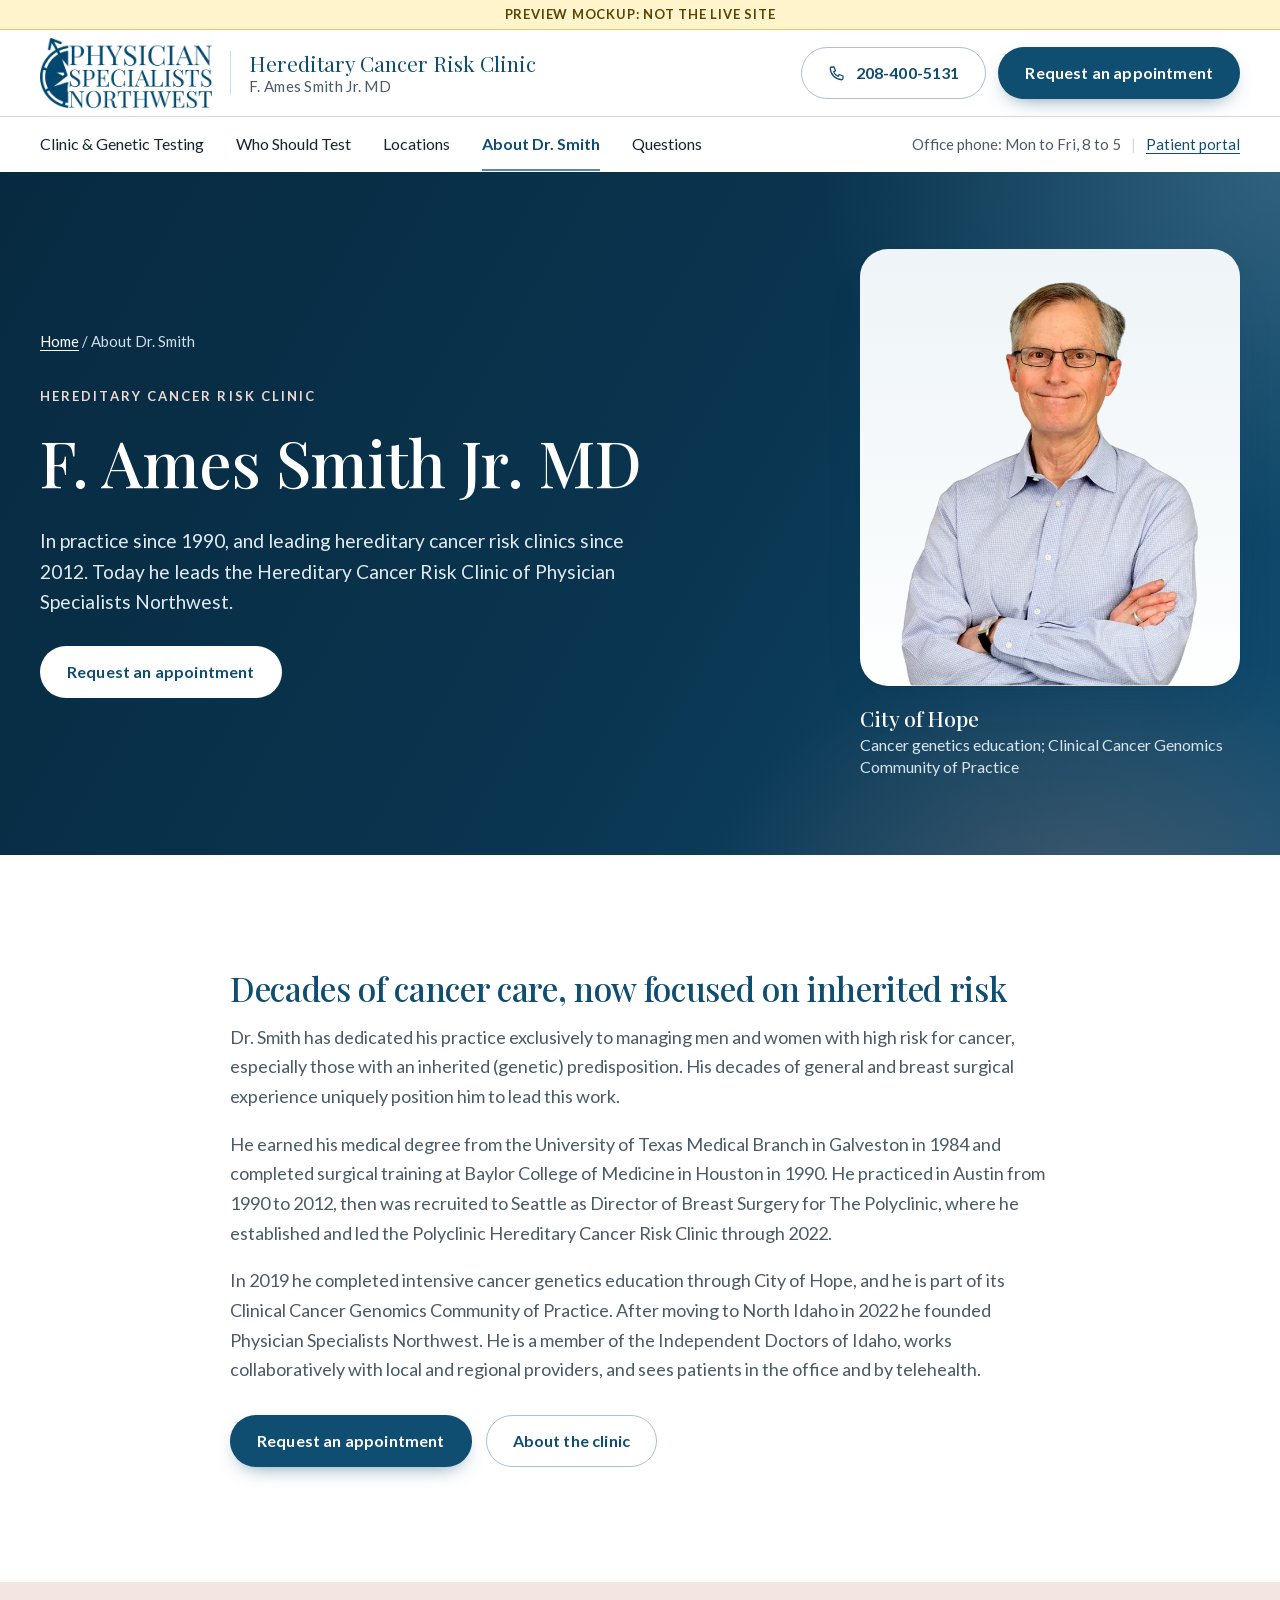
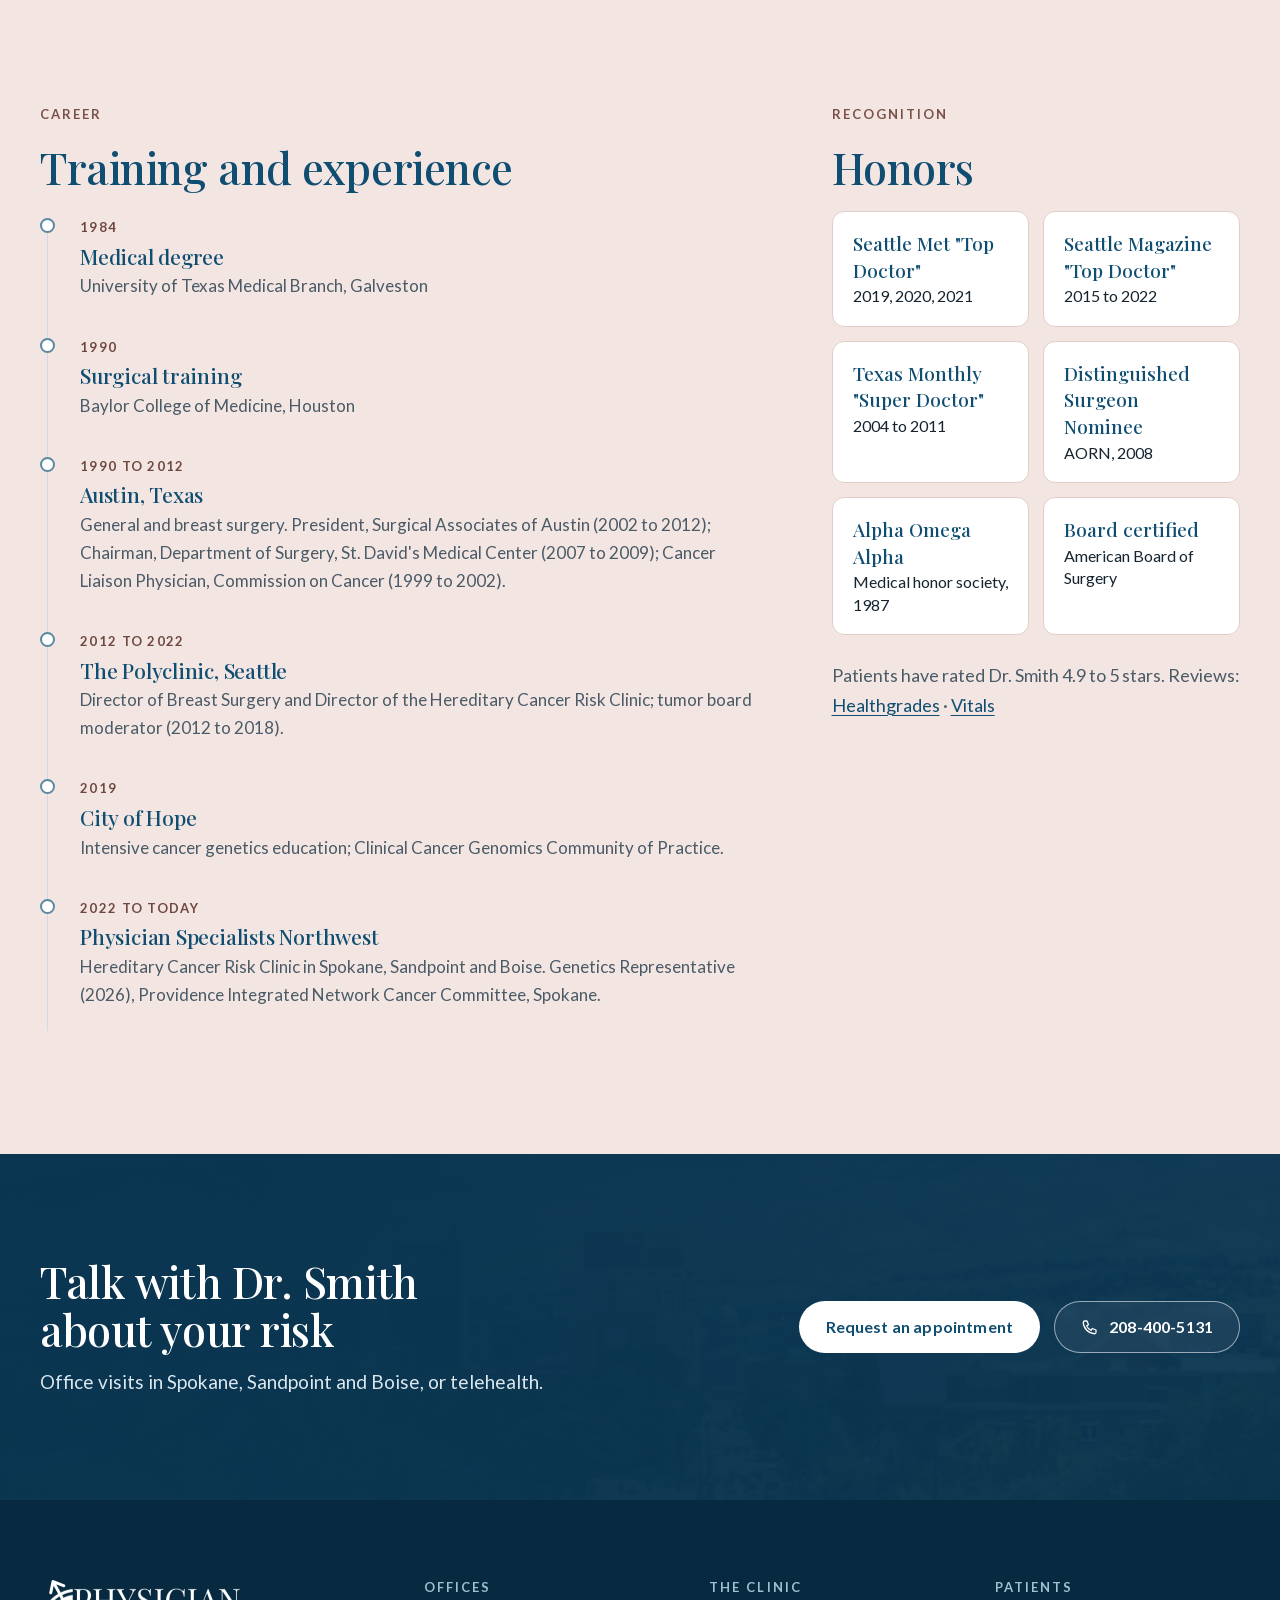
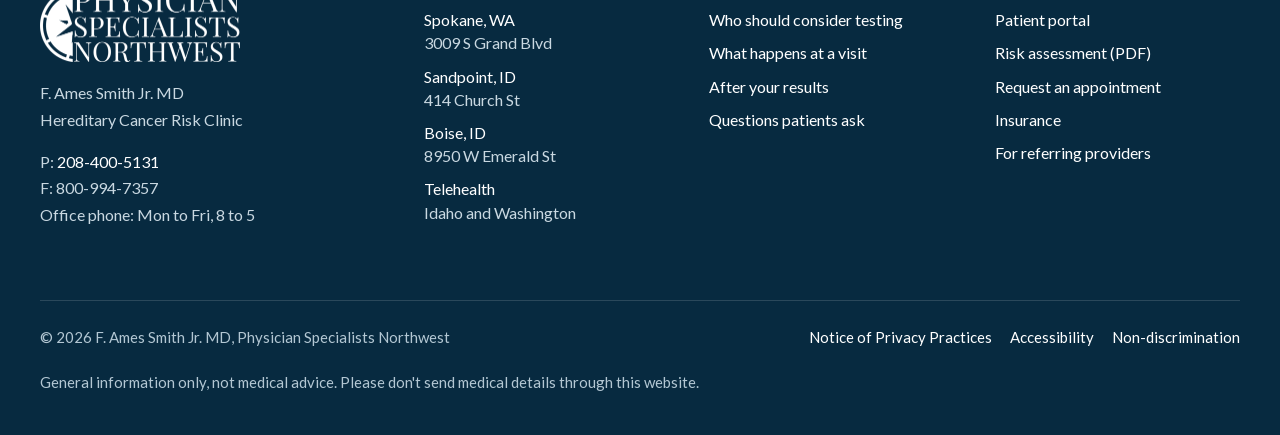
==== psnw/about.html @ 7f8da74e "PSNW preview: ADDED 8 smooth page transitions (cross-document View Transitions + prerender on hover," ====
<!doctype html>
<html lang="en"><head>
<meta charset="utf-8"><meta name="viewport" content="width=device-width, initial-scale=1, viewport-fit=cover">
<title>About Dr. F. Ames Smith Jr. | Hereditary Cancer Risk Clinic</title>
<meta name="description" content="Dr. F. Ames Smith Jr.: medical degree UTMB 1984, surgical training Baylor 1990, Director of the Polyclinic Hereditary Cancer Risk Clinic 2012 to 2022, City of Hope cancer genetics. Now leads the Hereditary Cancer Risk Clinic in Spokane, Sandpoint and Boise.">
<meta name="robots" content="noindex"><!-- MOCKUP: remove noindex at launch -->
<meta name="theme-color" content="#0f4d71">
<meta property="og:type" content="website"><meta property="og:site_name" content="Physician Specialists Northwest">
<meta property="og:title" content="About Dr. F. Ames Smith Jr. | Hereditary Cancer Risk Clinic"><meta property="og:description" content="Dr. F. Ames Smith Jr.: medical degree UTMB 1984, surgical training Baylor 1990, Director of the Polyclinic Hereditary Cancer Risk Clinic 2012 to 2022, City of Hope cancer genetics. Now leads the Hereditary Cancer Risk Clinic in Spokane, Sandpoint and Boise.">
<meta property="og:url" content="https://goldwareos.github.io/goldware-previews/psnw/about.html"><meta property="og:image" content="https://goldwareos.github.io/goldware-previews/psnw/assets/img/share-1200x630.jpg">
<meta property="og:image:width" content="1200"><meta property="og:image:height" content="630"><meta property="og:image:alt" content="Hereditary Cancer Risk Clinic, Physician Specialists Northwest, with Dr. F. Ames Smith Jr.">
<meta name="twitter:card" content="summary_large_image"><meta name="twitter:title" content="About Dr. F. Ames Smith Jr. | Hereditary Cancer Risk Clinic"><meta name="twitter:description" content="Dr. F. Ames Smith Jr.: medical degree UTMB 1984, surgical training Baylor 1990, Director of the Polyclinic Hereditary Cancer Risk Clinic 2012 to 2022, City of Hope cancer genetics. Now leads the Hereditary Cancer Risk Clinic in Spokane, Sandpoint and Boise."><meta name="twitter:image" content="https://goldwareos.github.io/goldware-previews/psnw/assets/img/share-1200x630.jpg">
<link rel="preload" href="assets/fonts/PlayfairDisplay-normal-400-700.woff2" as="font" type="font/woff2" crossorigin>
<link rel="preload" href="assets/fonts/Lato-normal-400.woff2" as="font" type="font/woff2" crossorigin>

<link rel="icon" href="assets/img/favicon.png" type="image/png">
<script>addEventListener('pagereveal',function(e){document.documentElement.dataset.vt=e.viewTransition?'1':'0'})</script>
<script type="speculationrules">{"prerender": [{"where": {"and": [{"selector_matches": "a[href$='.html'], a[href*='.html?'], a[href*='.html#']"}, {"not": {"selector_matches": "a[href^='http'], a[href^='tel:'], a[target]"}}]}, "eagerness": "moderate"}]}</script>
<link rel="stylesheet" href="assets/css/site.css?v=4b7cbd7a">
<script type="application/ld+json">{"@context": "https://schema.org", "@graph": [{"@type": "Physician", "@id": "https://physicianspecialistsnw.com/#dr-smith", "name": "F. Ames Smith Jr., MD", "medicalSpecialty": ["Genetic", "Oncologic"], "telephone": "+1-208-400-5131", "url": "https://physicianspecialistsnw.com/about", "image": "https://physicianspecialistsnw.com/assets/img/dr-smith-700.webp", "alumniOf": [{"@type": "CollegeOrUniversity", "name": "University of Texas Medical Branch at Galveston"}, {"@type": "CollegeOrUniversity", "name": "Baylor College of Medicine"}], "sameAs": ["https://www.healthgrades.com/physician/dr-floyd-smith-yjs8w", "https://doximity.com/pub/floyd-smith-md-17cbc64e", "https://linkedin.com/in/f-ames-smith-jr-md-5452a832", "https://independentdocsid.com/f-ames-smith-jr-md"]}]}</script>
</head><body>
<a class="skip" href="#main">Skip to content</a>
<aside class="mock-strip" aria-label="Preview notice">Preview mockup: not the live site</aside>
<header class="site-top"><div class="site-header"><div class="wrap">
<a class="brand" href="index.html" aria-label="Hereditary Cancer Risk Clinic, Physician Specialists Northwest, home"><img src="assets/img/logo-navy-400.webp" width="400" height="166" alt=""><span class="lockup"><img class="mini-mark" src="assets/img/mark-96.webp" width="28" height="28" alt=""><b>Hereditary Cancer Risk Clinic</b><span>F. Ames Smith Jr. MD</span></span></a>
<div class="header-cta"><a class="btn btn-outline" href="tel:+12084005131"><svg class="" viewBox="0 0 24 24" fill="none" stroke="currentColor" stroke-width="1.7" stroke-linecap="round" stroke-linejoin="round" aria-hidden="true"><path d="M5 4h3l2 5-2.5 1.5a11 11 0 0 0 6 6L15 14l5 2v3a2 2 0 0 1-2 2A16 16 0 0 1 3 6a2 2 0 0 1 2-2"/></svg>208-400-5131</a><a class="btn btn-primary" href="request.html">Request an appointment</a></div>
<button class="menu-toggle" type="button" aria-expanded="false" aria-controls="mobile-nav"><svg class="i-open" viewBox="0 0 24 24" fill="none" stroke="currentColor" stroke-width="1.7" stroke-linecap="round" stroke-linejoin="round" aria-hidden="true"><path d="M4 7h16M4 12h16M4 17h16"/></svg><svg class="i-close" viewBox="0 0 24 24" fill="none" stroke="currentColor" stroke-width="1.7" stroke-linecap="round" stroke-linejoin="round" aria-hidden="true"><path d="M6 6l12 12M18 6 6 18"/></svg><span class="label">Menu</span></button>
</div>
<div class="nav-row"><div class="wrap"><nav class="nav" aria-label="Main"><ul><li><a href="clinic.html">Clinic &amp; Genetic Testing</a></li><li><a href="clinic.html#who">Who Should Test</a></li><li><a href="locations.html">Locations</a></li><li><a href="about.html" aria-current="page">About Dr. Smith</a></li><li><a href="faq.html">Questions</a></li></ul></nav>
<p class="nav-meta">Office phone: Mon to Fri, 8 to 5<span class="sep">|</span><a href="https://pp-wfe-999.advancedmd.com/157589/account/logon">Patient portal</a></p><a class="btn btn-primary nav-cta" href="request.html">Request an appointment</a></div></div>
</div></header>
<div class="mobile-nav" id="mobile-nav"><ul><li><a href="index.html">Home</a></li><li><a href="clinic.html">Clinic &amp; Genetic Testing</a></li><li><a href="clinic.html#who">Who Should Test</a></li><li><a href="locations.html">Locations</a></li><li><a href="about.html">About Dr. Smith</a></li><li><a href="faq.html">Questions</a></li></ul>
<a class="btn btn-primary" href="request.html">Request an appointment</a><a class="btn btn-outline" href="tel:+12084005131"><svg class="" viewBox="0 0 24 24" fill="none" stroke="currentColor" stroke-width="1.7" stroke-linecap="round" stroke-linejoin="round" aria-hidden="true"><path d="M5 4h3l2 5-2.5 1.5a11 11 0 0 0 6 6L15 14l5 2v3a2 2 0 0 1-2 2A16 16 0 0 1 3 6a2 2 0 0 1 2-2"/></svg>Call 208-400-5131</a>
<p style="margin-top:22px;color:var(--muted);font-size:15px">Office phone: Mon to Fri, 8 to 5. <a href="https://pp-wfe-999.advancedmd.com/157589/account/logon">Patient portal</a></p></div>
<main id="main">
<section class="page-hero has-aside"><div class="wrap"><div class="ph-text">
  <p class="crumbs"><a href="index.html">Home</a> / About Dr. Smith</p><p class="eyebrow">Hereditary Cancer Risk Clinic</p>
  <h1>F. Ames Smith Jr. MD</h1><p class="lede">In practice since 1990, and leading hereditary cancer risk clinics since 2012. Today he leads the Hereditary Cancer Risk Clinic of Physician Specialists Northwest.</p><div class="hero-actions"><a class="btn btn-primary" href="request.html">Request an appointment</a></div></div><figure class="ph-portrait"><div class="portrait"><img src="assets/img/dr-smith-700.webp" srcset="assets/img/dr-smith-700.webp 514w, assets/img/dr-smith-1100.webp 807w" sizes="(max-width: 1024px) 60vw, 380px" width="807" height="1100" alt="Dr. F. Ames Smith Jr." fetchpriority="high"></div><p class="badge"><b>City of Hope</b>Cancer genetics education; Clinical Cancer Genomics Community of Practice</p></figure></div></section>
<section class="section"><div class="narrow">
  <div class="reveal d1 prose">
    <h2>Decades of cancer care, now focused on inherited risk</h2>
    <p>Dr. Smith has dedicated his practice exclusively to managing men and women with high risk for cancer, especially those with an inherited (genetic) predisposition. His decades of general and breast surgical experience uniquely position him to lead this work.</p>
    <p>He earned his medical degree from the University of Texas Medical Branch in Galveston in 1984 and completed surgical training at Baylor College of Medicine in Houston in 1990. He practiced in Austin from 1990 to 2012, then was recruited to Seattle as Director of Breast Surgery for The Polyclinic, where he established and led the Polyclinic Hereditary Cancer Risk Clinic through 2022.</p>
    <p>In 2019 he completed intensive cancer genetics education through City of Hope, and he is part of its Clinical Cancer Genomics Community of Practice. After moving to North Idaho in 2022 he founded Physician Specialists Northwest. He is a member of the Independent Doctors of Idaho, works collaboratively with local and regional providers, and sees patients in the office and by telehealth.</p>
    <div class="hero-actions"><a class="btn btn-primary" href="request.html">Request an appointment</a><a class="btn btn-outline" href="clinic.html">About the clinic</a></div>
  </div>
</div></section>
<section class="section band-rose"><div class="wrap split">
  <div class="reveal"><p class="eyebrow">Career</p><h2>Training and experience</h2>
    <ol class="timeline">
      <li><span class="yr">1984</span><h3>Medical degree</h3><p>University of Texas Medical Branch, Galveston</p></li>
      <li><span class="yr">1990</span><h3>Surgical training</h3><p>Baylor College of Medicine, Houston</p></li>
      <li><span class="yr">1990 to 2012</span><h3>Austin, Texas</h3><p>General and breast surgery. President, Surgical Associates of Austin (2002 to 2012); Chairman, Department of Surgery, St. David's Medical Center (2007 to 2009); Cancer Liaison Physician, Commission on Cancer (1999 to 2002).</p></li>
      <li><span class="yr">2012 to 2022</span><h3>The Polyclinic, Seattle</h3><p>Director of Breast Surgery and Director of the Hereditary Cancer Risk Clinic; tumor board moderator (2012 to 2018).</p></li>
      <li><span class="yr">2019</span><h3>City of Hope</h3><p>Intensive cancer genetics education; Clinical Cancer Genomics Community of Practice.</p></li>
      <li><span class="yr">2022 to today</span><h3>Physician Specialists Northwest</h3><p>Hereditary Cancer Risk Clinic in Spokane, Sandpoint and Boise. Genetics Representative (2026), Providence Integrated Network Cancer Committee, Spokane.</p></li>
    </ol></div>
  <div class="reveal d1"><p class="eyebrow">Recognition</p><h2>Honors</h2>
    <ul class="honors">
      <li><b>Seattle Met "Top Doctor"</b>2019, 2020, 2021</li><li><b>Seattle Magazine "Top Doctor"</b>2015 to 2022</li>
      <li><b>Texas Monthly "Super Doctor"</b>2004 to 2011</li><li><b>Distinguished Surgeon Nominee</b>AORN, 2008</li>
      <li><b>Alpha Omega Alpha</b>Medical honor society, 1987</li><li><b>Board certified</b>American Board of Surgery</li>
    </ul>
    <p style="margin-top:26px;color:var(--muted)">Patients have rated Dr. Smith 4.9 to 5 stars. Reviews: <a href="https://www.healthgrades.com/physician/dr-floyd-smith-yjs8w">Healthgrades</a> &middot; <a href="https://www.vitals.com/doctors/Dr_Floyd_A_Smith.html">Vitals</a></p></div>
</div></section>
<section class="cta-band"><div class="wrap"><div><h2>Talk with Dr. Smith about your risk</h2><p>Office visits in Spokane, Sandpoint and Boise, or telehealth.</p></div>
<div class="actions"><a class="btn btn-light" href="request.html">Request an appointment</a><a class="btn btn-ghost-light" href="tel:+12084005131"><svg class="" viewBox="0 0 24 24" fill="none" stroke="currentColor" stroke-width="1.7" stroke-linecap="round" stroke-linejoin="round" aria-hidden="true"><path d="M5 4h3l2 5-2.5 1.5a11 11 0 0 0 6 6L15 14l5 2v3a2 2 0 0 1-2 2A16 16 0 0 1 3 6a2 2 0 0 1 2-2"/></svg>208-400-5131</a></div></div></section>

</main>
<footer class="site-footer"><div class="wrap"><div class="cols">
<div><img src="assets/img/logo-white-400.webp" width="400" height="166" alt="Physician Specialists Northwest" loading="lazy">
<p>F. Ames Smith Jr. MD<br>Hereditary Cancer Risk Clinic</p><p>P: <a href="tel:+12084005131">208-400-5131</a><br>F: <span class="nowrap">800-994-7357</span><br>Office phone: Mon to Fri, 8 to 5</p></div>
<div><h3>Offices</h3><ul><li><a href="locations.html#spokane">Spokane, WA</a><br>3009 S Grand Blvd</li><li><a href="locations.html#sandpoint">Sandpoint, ID</a><br>414 Church St</li><li><a href="locations.html#boise">Boise, ID</a><br>8950 W Emerald St</li><li><a href="locations.html#telehealth">Telehealth</a><br>Idaho and Washington</li></ul></div>
<div><h3>The clinic</h3><ul><li><a href="clinic.html#who">Who should consider testing</a></li><li><a href="clinic.html#visit">What happens at a visit</a></li><li><a href="clinic.html#after">After your results</a></li><li><a href="faq.html">Questions patients ask</a></li></ul></div>
<div><h3>Patients</h3><ul><li><a href="https://pp-wfe-999.advancedmd.com/157589/account/logon">Patient portal</a></li><li><a href="https://assets.cdn.filesafe.space/t2vMjWB3c8cz5rl9CGtm/media/6a6a5ecaeb781ab262b38d50.pdf">Risk assessment (PDF)</a></li><li><a href="request.html">Request an appointment</a></li><li><a href="faq.html#insurance">Insurance</a></li><li><a href="clinic.html#referrals">For referring providers</a></li></ul></div>
</div><div class="legal"><span>&copy; 2026 F. Ames Smith Jr. MD, Physician Specialists Northwest</span><span class="legal-links"><a href="legal.html#privacy">Notice of Privacy Practices</a><a href="legal.html#accessibility">Accessibility</a><a href="legal.html#nondiscrimination">Non-discrimination</a></span><span>General information only, not medical advice. Please don't send medical details through this website.</span></div></div></footer>
<nav class="action-bar" aria-label="Quick actions"><a class="btn btn-outline" href="tel:+12084005131"><svg class="" viewBox="0 0 24 24" fill="none" stroke="currentColor" stroke-width="1.7" stroke-linecap="round" stroke-linejoin="round" aria-hidden="true"><path d="M5 4h3l2 5-2.5 1.5a11 11 0 0 0 6 6L15 14l5 2v3a2 2 0 0 1-2 2A16 16 0 0 1 3 6a2 2 0 0 1 2-2"/></svg>Call</a><a class="btn btn-primary" href="request.html">Request an appointment</a></nav>
<script src="assets/js/site.js?v=ef774041" defer></script>
</body></html>
---- psnw/assets/css/site.css ----
/* Physician Specialists Northwest: hereditary-only refresh (MOCKUP, Nov 2026).
   Brand kept from the live site: logo, navy #0f4d71, sky #5b89a2, mist #f4f7f8, rose #a67c74.
   Type: Playfair Display (the logo's typeface) for display, Lato (the business card's typeface) for text.
   Text colours are tuned to pass WCAG AA; #5b89a2 and #a67c74 are used for accents and large text only. */
@font-face{font-family:'Lato';font-style:normal;font-weight:400;font-display:swap;src:url(../fonts/Lato-normal-400.woff2) format('woff2');unicode-range:U+0000-00FF,U+0131,U+0152-0153,U+02BB-02BC,U+02C6,U+02DA,U+02DC,U+0304,U+0308,U+0329,U+2000-206F,U+20AC,U+2122,U+2191,U+2193,U+2212,U+2215,U+FEFF,U+FFFD}
@font-face{font-family:'Lato';font-style:normal;font-weight:700;font-display:swap;src:url(../fonts/Lato-normal-700.woff2) format('woff2');unicode-range:U+0000-00FF,U+0131,U+0152-0153,U+02BB-02BC,U+02C6,U+02DA,U+02DC,U+0304,U+0308,U+0329,U+2000-206F,U+20AC,U+2122,U+2191,U+2193,U+2212,U+2215,U+FEFF,U+FFFD}
@font-face{font-family:'Playfair Display';font-style:italic;font-weight:400 500;font-display:swap;src:url(../fonts/PlayfairDisplay-italic-400-500.woff2) format('woff2');unicode-range:U+0000-00FF,U+0131,U+0152-0153,U+02BB-02BC,U+02C6,U+02DA,U+02DC,U+0304,U+0308,U+0329,U+2000-206F,U+20AC,U+2122,U+2191,U+2193,U+2212,U+2215,U+FEFF,U+FFFD}
@font-face{font-family:'Playfair Display';font-style:normal;font-weight:400 700;font-display:swap;src:url(../fonts/PlayfairDisplay-normal-400-700.woff2) format('woff2');unicode-range:U+0000-00FF,U+0131,U+0152-0153,U+02BB-02BC,U+02C6,U+02DA,U+02DC,U+0304,U+0308,U+0329,U+2000-206F,U+20AC,U+2122,U+2191,U+2193,U+2212,U+2215,U+FEFF,U+FFFD}

:root {
  --navy: #0f4d71;
  --navy-deep: #0a3550;
  --navy-ink: #072a40;
  --sky: #5b89a2;
  --sky-text: #3f6d86;
  --sky-soft: #e6eef3;
  --mist: #f4f7f8;
  --paper: #fbfaf7;
  --rose: #a67c74;
  --rose-text: #8a6159;
  --rose-soft: #f6eeec;
  --ink: #15242e;
  --muted: #4a5a66;
  --line: #dbe4ea;
  --white: #fff;
  --serif: "Playfair Display", Georgia, "Times New Roman", serif;
  --sans: "Lato", -apple-system, BlinkMacSystemFont, "Segoe UI", Roboto, Arial, sans-serif;
  --ease: cubic-bezier(.22, 1, .36, 1);
  --radius: 14px;
  --shadow: 0 1px 2px rgba(10, 53, 80, .06), 0 12px 32px -12px rgba(10, 53, 80, .18);
  --wrap: 1200px;
}

*, *::before, *::after { box-sizing: border-box; }
html { -webkit-text-size-adjust: 100%; scroll-behavior: smooth; }
body {
  margin: 0; font-family: var(--sans); font-size: 18px; line-height: 1.65; color: var(--ink);
  background: var(--white); -webkit-font-smoothing: antialiased; text-rendering: optimizeLegibility;
}
img { max-width: 100%; display: block; height: auto; }
a { color: var(--navy); text-underline-offset: 3px; text-decoration-thickness: 1px; }
a:hover { color: var(--navy-deep); }
:focus-visible { outline: 3px solid #e3a008; outline-offset: 3px; border-radius: 4px; }
.wrap { width: min(var(--wrap), 100% - 48px); margin-inline: auto; }
.narrow { width: min(820px, 100% - 48px); margin-inline: auto; }
.skip { position: absolute; left: -9999px; top: 8px; background: #fff; padding: 10px 16px; z-index: 100; }
.skip:focus { left: 12px; }
.visually-hidden { position: absolute !important; width: 1px; height: 1px; overflow: hidden; clip: rect(0 0 0 0); white-space: nowrap; }

h1, h2, h3, h4, .accordion summary, .quote, .statement .big { font-variant-numeric: lining-nums; }
h1, h2, h3, h4 { font-family: var(--serif); color: var(--navy); font-weight: 500; line-height: 1.12; letter-spacing: -.01em; margin: 0 0 .45em; text-wrap: balance; }
h1 { font-size: clamp(40px, 5.2vw, 68px); }
h2 { font-size: clamp(31px, 3.4vw, 46px); }
h3 { font-size: clamp(22px, 1.8vw, 26px); }
h4 { font-family: var(--sans); font-size: 15px; font-weight: 700; letter-spacing: .12em; text-transform: uppercase; color: var(--sky-text); }
p { margin: 0 0 1em; text-wrap: pretty; }
.eyebrow { display: inline-flex; align-items: center; gap: 10px; font-size: 13px; font-weight: 700; letter-spacing: .16em; text-transform: uppercase; color: var(--sky-text); margin-bottom: 18px; }
.lede { font-size: clamp(19px, 1.5vw, 22px); line-height: 1.6; color: var(--muted); max-width: 62ch; }
em.accent { font-style: italic; color: var(--sky-text); }
.draft { display: inline-block; font-family: var(--sans); font-size: 12px; font-weight: 700; letter-spacing: .06em; text-transform: uppercase; color: #6b5200; background: #fff4cc; border: 1px dashed #c9a227; border-radius: 999px; padding: 1px 9px; vertical-align: middle; white-space: nowrap; }

/* Buttons */
.btn { display: inline-flex; align-items: center; justify-content: center; gap: 10px; min-height: 52px; padding: 0 26px; border-radius: 999px; font: 700 16px/1 var(--sans); letter-spacing: .01em; text-decoration: none; border: 1.5px solid transparent; transition: transform .25s var(--ease), background-color .25s var(--ease), color .25s var(--ease), border-color .25s var(--ease), box-shadow .25s var(--ease); white-space: nowrap; cursor: pointer; }
.btn svg { width: 18px; height: 18px; flex: none; }
.btn-primary { background: var(--navy); color: #fff; box-shadow: 0 8px 20px -10px rgba(15, 77, 113, .7); }
.btn-primary:hover { background: var(--navy-deep); color: #fff; transform: translateY(-1px); }
.btn-light { background: #fff; color: var(--navy); }
.btn-light:hover { background: var(--sky-soft); color: var(--navy-deep); transform: translateY(-1px); }
.btn-outline { border-color: rgba(15, 77, 113, .35); color: var(--navy); background: transparent; }
.btn-outline:hover { border-color: var(--navy); background: var(--sky-soft); }
.btn-ghost-light { border-color: rgba(255, 255, 255, .55); color: #fff; background: rgba(255, 255, 255, .06); backdrop-filter: blur(2px); }
.btn-ghost-light:hover { border-color: #fff; background: rgba(255, 255, 255, .14); color: #fff; }
.link-arrow { font-weight: 700; text-decoration: none; display: inline-flex; align-items: center; gap: 8px; }
.link-arrow::after { content: "\2192"; transition: transform .25s var(--ease); }
.link-arrow:hover::after { transform: translateX(4px); }

/* Utility bar + header */
.utility { background: var(--navy-ink); color: #dfe9ef; font-size: 15px; }
.utility .wrap { display: flex; justify-content: space-between; align-items: center; gap: 20px; min-height: 40px; }
.utility a { color: #fff; text-decoration: none; }
.utility a:hover { text-decoration: underline; color: #fff; }
.utility .sep { opacity: .45; margin: 0 10px; }
.site-top { display: contents; }
.site-header { position: sticky; top: 0; z-index: 50; background: rgba(255, 255, 255, .94); backdrop-filter: saturate(1.4) blur(12px); border-bottom: 1px solid transparent; transition: border-color .3s, box-shadow .3s; }
.site-header.scrolled { border-color: var(--line); box-shadow: 0 6px 24px -18px rgba(10, 53, 80, .5); }
.site-header > .wrap { display: flex; align-items: center; justify-content: space-between; gap: 28px; min-height: 86px; }
.nav-row { border-top: 1px solid var(--line); }
.nav-row .wrap { display: flex; align-items: center; justify-content: space-between; gap: 24px; min-height: 52px; }
.nav-meta { margin: 0; font-size: 15px; color: var(--muted); white-space: nowrap; }
.nav-meta .sep { margin: 0 10px; color: var(--line); }
.nav-meta a { color: var(--navy); }
.brand { display: flex; align-items: center; gap: 18px; text-decoration: none; flex: none; }
.brand img { width: 172px; height: auto; }
.lockup { display: flex; flex-direction: column; gap: 3px; padding-left: 18px; border-left: 1.5px solid var(--line); line-height: 1.15; }
.lockup b { font-family: var(--serif); font-weight: 400; font-size: 21px; color: var(--navy); white-space: nowrap; }
.lockup span { font-size: 15px; color: var(--muted); letter-spacing: .02em; white-space: nowrap; }
.nav ul { list-style: none; display: flex; align-items: center; gap: 32px; margin: 0; padding: 0; }
.nav a { position: relative; display: block; color: var(--ink); text-decoration: none; font-size: 16px; font-weight: 400; white-space: nowrap; padding: 14px 0; }
.nav a::after { content: ""; position: absolute; left: 0; right: 0; bottom: 0; height: 2px; background: var(--sky); transform: scaleX(0); transform-origin: left; transition: transform .35s var(--ease); }
.nav a:hover::after, .nav a[aria-current="page"]::after { transform: scaleX(1); }
.nav a[aria-current="page"] { color: var(--navy); font-weight: 700; }
.header-cta { display: flex; gap: 12px; align-items: center; }
.menu-toggle { display: none; align-items: center; gap: 8px; min-height: 48px; min-width: 48px; padding: 0 14px; border: 1.5px solid var(--line); border-radius: 999px; background: #fff; color: var(--navy); font: 700 15px var(--sans); }
.menu-toggle svg { width: 20px; height: 20px; }
.mobile-nav { display: none; }

/* Home hero */
.hero { position: relative; isolation: isolate; color: #fff; overflow: hidden; background: var(--navy-ink); }
.hero-media { position: absolute; inset: -6% 0 -6% 0; z-index: -2; will-change: transform; }
.hero-media img { width: 100%; height: 100%; object-fit: cover; object-position: 62% 42%; }
.hero::before { content: ""; position: absolute; inset: 0; z-index: -1;
  background:
    linear-gradient(100deg, rgba(7, 42, 64, .92) 0%, rgba(10, 53, 80, .84) 34%, rgba(15, 77, 113, .42) 62%, rgba(15, 77, 113, .08) 100%),
    linear-gradient(180deg, rgba(7, 42, 64, 0) 55%, rgba(7, 42, 64, .55) 100%); }
.hero .wrap { min-height: min(760px, 86vh); display: grid; grid-template-columns: minmax(0, 7fr) minmax(0, 4fr); align-items: end; gap: 48px; padding: 120px 0 72px; }
.hero .eyebrow { color: #cfe0ea; }
.hero h1 { color: #fff; font-size: clamp(42px, 5.4vw, 74px); max-width: 13.5ch; margin-bottom: 22px; }
.hero h1 em { font-style: italic; color: #cfe0ea; font-weight: 400; }
.hero .lede { color: #e4edf2; max-width: 52ch; }
.hero-actions { display: flex; flex-wrap: wrap; gap: 14px; margin: 30px 0 0; }
.hero-card { background: rgba(255, 255, 255, .96); color: var(--ink); border-radius: var(--radius); padding: 26px 28px; box-shadow: 0 30px 60px -30px rgba(0, 0, 0, .55); }
.hero-card h2 { font-size: 23px; margin-bottom: 4px; }
.hero-card .who { font-size: 15px; color: var(--muted); margin-bottom: 16px; }
.place-list { list-style: none; margin: 0; padding: 0; }
.place-list li { display: grid; grid-template-columns: 22px 1fr; gap: 12px; align-items: start; padding: 11px 0; border-top: 1px solid var(--line); font-size: 16px; line-height: 1.4; }
.place-list li:first-child { border-top: 0; }
.place-list svg { width: 20px; height: 20px; color: var(--sky-text); margin-top: 2px; }
.place-list b { display: block; color: var(--navy); }
.place-list span { color: var(--muted); font-size: 15px; }
.hero-card .btn { width: 100%; margin-top: 14px; }

/* Home hero, direction B: full-bleed Boise, centred message, docked office bar */
.hero-b .hero-inner { position: relative; min-height: max(660px, calc(100vh - 139px)); display: flex; flex-direction: column; justify-content: center; align-items: center; text-align: center; padding: 48px 24px 212px; }
.hero-b .eyebrow { justify-content: center; }
.hero-b h1 { max-width: none; margin: 0 auto 14px; font-size: clamp(44px, 5.4vw, 78px); line-height: 1.04; text-wrap: balance; }
.hero-sub { font-family: var(--serif); font-size: clamp(22px, 2.1vw, 30px); line-height: 1.3; color: #fff; margin: 0 0 26px; text-wrap: balance; }
.hero-sub em { font-style: italic; color: #cfe0ea; }
.specialties { list-style: none; display: flex; flex-wrap: wrap; justify-content: center; gap: 10px; max-width: 860px; margin: 0 auto 20px; padding: 0; }
.specialties li { padding: 8px 16px; border: 1px solid rgba(255, 255, 255, .42); border-radius: 999px; background: rgba(7, 42, 64, .38); color: #fff; font-size: 16px; font-weight: 700; letter-spacing: .01em; }
.hero-cred { color: #dbe7ee; font-size: 17px; margin: 0 0 28px; }
.hero-b .lede { margin-inline: auto; max-width: 50ch; text-wrap: balance; }
.hero-b .hero-actions { justify-content: center; }
.hero-b::before { background:
    radial-gradient(75% 70% at 50% 42%, rgba(7, 42, 64, .58) 0%, rgba(7, 42, 64, .78) 60%, rgba(7, 42, 64, .9) 100%),
    linear-gradient(180deg, rgba(7, 42, 64, .25) 0%, rgba(7, 42, 64, 0) 30%); }
.hero-dock { position: absolute; left: 50%; bottom: 40px; transform: translateX(-50%); width: min(1152px, calc(100% - 48px)); display: grid; grid-template-columns: repeat(4, minmax(0, 1fr)) auto; align-items: center; gap: 0; padding: 8px; background: rgba(255, 255, 255, .97); border-radius: 20px; box-shadow: 0 32px 64px -32px rgba(0, 0, 0, .65); color: var(--ink); text-align: left; }
.hero-dock.reveal { transform: translateX(-50%) translateY(16px); }
.hero-dock.reveal.in { transform: translateX(-50%); }
.dock-item { display: grid; grid-template-columns: 20px 1fr; gap: 12px; align-items: start; padding: 14px 20px; border-right: 1px solid var(--line); color: var(--muted); font-size: 15px; line-height: 1.4; text-decoration: none; border-radius: 12px; transition: background-color .25s var(--ease); }
.dock-item:hover { background: var(--sky-soft); color: var(--muted); }
.dock-item:nth-of-type(4) { border-right: 0; }
.dock-label { grid-column: 1 / -1; display: flex; flex-wrap: wrap; align-items: baseline; gap: 4px 14px; margin: 0; padding: 8px 20px 10px; border-bottom: 1px solid var(--line); font-size: 13px; letter-spacing: .08em; text-transform: uppercase; color: var(--muted); }
.dock-label b { color: var(--navy); font-weight: 700; }
.dock-item svg { width: 20px; height: 20px; color: var(--sky-text); margin-top: 1px; }
.dock-item b { display: block; color: var(--navy); font-size: 16px; }
.hero-dock .btn { margin: 0 4px 0 12px; }
.btn:active { transform: translateY(1px) scale(.985); }

/* Credibility strip */
.cred-strip { background: var(--paper); border-bottom: 1px solid var(--line); }
.cred-strip ul { list-style: none; margin: 0; padding: 26px 0; display: grid; grid-template-columns: repeat(4, 1fr); gap: 28px; }
.cred-strip li { display: grid; grid-template-columns: 40px 1fr; gap: 14px; align-items: center; font-size: 16px; line-height: 1.35; color: var(--ink); }
.cred-strip .ic { width: 40px; height: 40px; border-radius: 50%; background: #fff; border: 1px solid var(--line); display: grid; place-items: center; color: var(--rose-text); }
.cred-strip .ic svg { width: 20px; height: 20px; }

/* Sections */
.section { padding: clamp(72px, 9vw, 128px) 0; }
.section.mist { background: var(--mist); }
.section.paper { background: var(--paper); }
.section.navy { background: var(--navy-deep); color: #e4edf2; }
.section.navy h2, .section.navy h3 { color: #fff; }
.section-head { max-width: 760px; margin-bottom: 52px; }
.section-head.center { margin-inline: auto; text-align: center; }
.section-head.center .eyebrow { justify-content: center; }
.section-head.center .lede { margin-inline: auto; }

.statement { display: grid; grid-template-columns: minmax(0, 5fr) minmax(0, 6fr); gap: clamp(40px, 6vw, 96px); align-items: start; }
.statement .big { font-family: var(--serif); font-size: clamp(30px, 3.2vw, 44px); line-height: 1.18; color: var(--navy); font-weight: 400; }
.statement .big strong { font-weight: 500; font-style: italic; color: var(--rose-text); }
.statement .body p { color: var(--muted); }

.checklist { list-style: none; margin: 0; padding: 0; display: grid; grid-template-columns: repeat(2, 1fr); gap: 0 40px; }
.checklist li { display: grid; grid-template-columns: 26px 1fr; gap: 14px; padding: 16px 0; border-bottom: 1px solid var(--line); font-size: 18px; line-height: 1.45; }
.checklist svg { width: 22px; height: 22px; color: var(--sky-text); margin-top: 2px; }
.who-card { background: #fff; border-radius: calc(var(--radius) + 6px); padding: clamp(30px, 4vw, 56px); box-shadow: var(--shadow); display: grid; grid-template-columns: minmax(0, 4fr) minmax(0, 7fr); gap: clamp(30px, 5vw, 72px); }
.who-card .aside p { color: var(--muted); }
.who-card .note { font-size: 15px; color: var(--muted); margin-top: 22px; padding-top: 18px; border-top: 1px solid var(--line); }

.steps { list-style: none; margin: 0; padding: 0; display: grid; grid-template-columns: repeat(3, 1fr); gap: 28px; counter-reset: step; }
.steps li { position: relative; background: #fff; border: 1px solid var(--line); border-radius: var(--radius); padding: 34px 30px 30px; counter-increment: step; }
.steps li::before { content: counter(step, decimal-leading-zero); display: block; font-family: var(--serif); font-size: 44px; line-height: 1; color: var(--sky); margin-bottom: 18px; }
.steps h3 { margin-bottom: 10px; }
.steps p { color: var(--muted); font-size: 17px; margin: 0; }
.steps .meta { margin-top: 16px; font-size: 15px; color: var(--sky-text); font-weight: 700; }

.doctor { display: grid; grid-template-columns: minmax(0, 5fr) minmax(0, 7fr); gap: clamp(36px, 6vw, 96px); align-items: center; }
.portrait { position: relative; border-radius: 28px; background: radial-gradient(120% 90% at 50% 100%, #d8e6ee 0%, #eef4f7 55%, #f7fafb 100%); overflow: hidden; aspect-ratio: 4 / 4.6; }
.portrait::after { content: ""; position: absolute; inset: auto 0 0 0; height: 30%; background: linear-gradient(180deg, rgba(238, 244, 247, 0), rgba(238, 244, 247, .9)); }
.portrait img { position: absolute; bottom: 0; left: 50%; width: 72%; transform: translateX(-50%); }
.portrait .badge { position: absolute; z-index: 2; left: 22px; bottom: 22px; right: 22px; background: rgba(255, 255, 255, .95); border-radius: 12px; padding: 14px 18px; font-size: 15px; line-height: 1.4; box-shadow: var(--shadow); }
.portrait .badge b { display: block; font-family: var(--serif); font-weight: 500; font-size: 19px; color: var(--navy); }
.quote { font-family: var(--serif); font-style: italic; font-size: clamp(24px, 2.3vw, 31px); line-height: 1.35; color: var(--navy); margin: 0 0 26px; }
.pedigree { list-style: none; padding: 0; margin: 26px 0 32px; display: grid; gap: 0; }
.pedigree li { display: grid; grid-template-columns: 110px 1fr; gap: 18px; padding: 12px 0; border-top: 1px solid var(--line); font-size: 17px; line-height: 1.45; }
.pedigree li span:first-child { font-weight: 700; color: var(--rose-text); font-size: 15px; letter-spacing: .02em; }

.locations { display: grid; grid-template-columns: repeat(4, 1fr); gap: 20px; }
.loc { background: #fff; border: 1px solid var(--line); border-radius: var(--radius); padding: 28px 26px 26px; display: flex; flex-direction: column; transition: transform .35s var(--ease), box-shadow .35s var(--ease), border-color .35s; }
.loc:hover { transform: translateY(-3px); box-shadow: var(--shadow); border-color: #c8d8e1; }
.loc .ic { width: 46px; height: 46px; border-radius: 50%; background: var(--sky-soft); color: var(--navy); display: grid; place-items: center; margin-bottom: 18px; }
.loc .ic svg { width: 22px; height: 22px; }
.loc .state { font-size: 13px; font-weight: 700; letter-spacing: .14em; text-transform: uppercase; color: var(--sky-text); }
.loc h3 { margin: 4px 0 10px; }
.loc address { font-style: normal; color: var(--muted); font-size: 17px; line-height: 1.5; margin-bottom: 20px; }
.loc .link-arrow { margin-top: auto; font-size: 16px; }

.faq-teaser { display: grid; grid-template-columns: minmax(0, 4fr) minmax(0, 7fr); gap: clamp(36px, 6vw, 96px); }
.accordion { border-top: 1px solid var(--line); }
.accordion details { border-bottom: 1px solid var(--line); }
.accordion summary { list-style: none; cursor: pointer; display: grid; grid-template-columns: 1fr 34px; gap: 18px; align-items: center; padding: 22px 0; font-family: var(--serif); font-size: clamp(20px, 1.6vw, 23px); line-height: 1.3; color: var(--navy); }
.accordion summary::-webkit-details-marker { display: none; }
.accordion summary .pm { width: 34px; height: 34px; border-radius: 50%; border: 1px solid var(--line); display: grid; place-items: center; transition: transform .35s var(--ease), background .35s; }
.accordion summary .pm svg { width: 14px; height: 14px; color: var(--navy); }
.accordion details[open] summary .pm { transform: rotate(45deg); background: var(--sky-soft); }
.accordion .answer { padding: 0 52px 26px 0; color: var(--muted); }
.accordion .answer p:last-child { margin-bottom: 0; }
.accordion .answer ul { margin: 0 0 1em; padding-left: 20px; }

.insurance { display: flex; flex-wrap: wrap; gap: 10px; list-style: none; padding: 0; margin: 22px 0 0; }
.insurance li { background: #fff; border: 1px solid var(--line); border-radius: 999px; padding: 8px 16px; font-size: 16px; color: var(--ink); }

.cta-band { position: relative; isolation: isolate; overflow: hidden; color: #fff; background: var(--navy-deep); }
.cta-band::before { content: ""; position: absolute; inset: 0; z-index: -1; background: url("../img/boise-1080.webp") center 40% / cover no-repeat; opacity: .22; filter: saturate(.7); }
.cta-band::after { content: ""; position: absolute; inset: 0; z-index: -1; background: linear-gradient(90deg, rgba(10, 53, 80, .96) 20%, rgba(10, 53, 80, .7)); }
.cta-band .wrap { display: grid; grid-template-columns: minmax(0, 7fr) minmax(0, 5fr); gap: 40px; align-items: center; padding: clamp(64px, 8vw, 104px) 0; }
.cta-band h2 { color: #fff; margin-bottom: 12px; }
.cta-band p { color: #dbe7ee; margin: 0; font-size: 19px; }
.cta-band .actions { display: flex; flex-wrap: wrap; gap: 14px; justify-content: flex-end; }

/* Inner page heads */
.page-hero { position: relative; isolation: isolate; overflow: hidden; background: var(--navy-deep); color: #fff; }
.page-hero > img.ph-bg { position: absolute; inset: 0; z-index: -2; width: 100%; height: 100%; object-fit: cover; object-position: 60% 38%; }
.page-hero::after { content: ""; position: absolute; inset: 0; z-index: -1; background: linear-gradient(100deg, rgba(7, 42, 64, .94) 0%, rgba(10, 53, 80, .86) 45%, rgba(15, 77, 113, .55) 100%); }
.page-hero .wrap { padding: clamp(72px, 9vw, 120px) 0 clamp(56px, 7vw, 88px); }
.page-hero h1 { color: #fff; max-width: 17ch; }
.page-hero .lede { color: #e1ebf1; }
.page-hero .eyebrow { color: #cfe0ea; }
.crumbs { font-size: 15px; color: #cfe0ea; margin-bottom: 26px; }
.crumbs a { color: #fff; }
.page-hero .reviewed { margin-top: 24px; font-size: 15px; color: #cfe0ea; }

.split { display: grid; grid-template-columns: minmax(0, 7fr) minmax(0, 4fr); gap: clamp(40px, 6vw, 88px); align-items: start; }
.prose h2 { font-size: clamp(28px, 2.6vw, 36px); margin-top: 0; }
.prose h3 { margin-top: 1.4em; }
.prose p, .prose li { color: var(--muted); }
.prose > section + section { margin-top: clamp(56px, 7vw, 88px); }
.sticky-card { position: sticky; top: 112px; background: var(--mist); border: 1px solid var(--line); border-radius: var(--radius); padding: 30px; }
.sticky-card h3 { font-size: 22px; }
.sticky-card ul { list-style: none; padding: 0; margin: 0 0 22px; }
.sticky-card li { padding: 9px 0; border-top: 1px solid var(--line); font-size: 16px; color: var(--ink); }
.sticky-card li:first-child { border-top: 0; }
.sticky-card .btn { width: 100%; }
.sticky-card .btn + .btn { margin-top: 10px; }
.services { list-style: none; padding: 0; margin: 26px 0 0; display: grid; grid-template-columns: repeat(2, 1fr); gap: 16px; }
.services li { background: #fff; border: 1px solid var(--line); border-radius: 12px; padding: 20px 22px; color: var(--ink); font-size: 17px; line-height: 1.45; }
.services li b { display: block; font-family: var(--serif); font-weight: 500; font-size: 20px; color: var(--navy); margin-bottom: 4px; }
.genes { display: grid; grid-template-columns: repeat(2, 1fr); gap: 18px; margin-top: 22px; }
.gene { border-left: 0; background: var(--paper); border: 1px solid var(--line); border-radius: 12px; padding: 22px 24px; }
.gene h3 { margin: 0 0 6px; font-size: 21px; }
.gene p { margin: 0; font-size: 17px; }
.callout { background: var(--rose-soft); border-radius: var(--radius); padding: 26px 30px; margin-top: 30px; color: var(--ink); }
.callout p { color: var(--ink); margin: 0; }

.office-grid { display: grid; gap: 28px; }
.office { display: grid; grid-template-columns: minmax(0, 5fr) minmax(0, 7fr); background: #fff; border: 1px solid var(--line); border-radius: calc(var(--radius) + 4px); overflow: hidden; box-shadow: var(--shadow); }
.office .info { padding: clamp(28px, 4vw, 48px); }
.office .info h2 { font-size: clamp(30px, 2.8vw, 40px); margin-bottom: 6px; }
.office .info address { font-style: normal; font-size: 19px; line-height: 1.55; margin: 18px 0 22px; color: var(--ink); }
.office .facts { list-style: none; padding: 0; margin: 0 0 26px; }
.office .facts li { display: grid; grid-template-columns: 24px 1fr; gap: 12px; padding: 8px 0; color: var(--muted); font-size: 17px; }
.office .facts svg { width: 18px; height: 18px; margin-top: 4px; color: var(--sky-text); }
.office .actions { display: flex; flex-wrap: wrap; gap: 12px; }
.office iframe { width: 100%; height: 100%; min-height: 380px; border: 0; display: block; filter: saturate(.85); }
.office.tele { grid-template-columns: 1fr; background: var(--navy-deep); color: #e1ebf1; border-color: var(--navy-deep); }
.office.tele h2 { color: #fff; }
.office.tele .facts li { color: #dbe7ee; }
.office.tele .facts svg { color: #9fc0d2; }
.form-card { background: #fff; border: 1px solid var(--line); border-radius: calc(var(--radius) + 4px); padding: clamp(28px, 4vw, 48px); box-shadow: var(--shadow); }
.form-grid { display: grid; grid-template-columns: 1fr 1fr; gap: 18px; }
.form-grid .full { grid-column: 1 / -1; }
label { display: block; font-size: 15px; font-weight: 700; color: var(--ink); margin-bottom: 6px; }
input, textarea, select { width: 100%; font: 400 17px var(--sans); color: var(--ink); padding: 14px 16px; border: 1.5px solid #c9d6de; border-radius: 10px; background: #fff; transition: border-color .2s, box-shadow .2s; }
input:focus, textarea:focus, select:focus { outline: none; border-color: var(--navy); box-shadow: 0 0 0 4px rgba(15, 77, 113, .14); }
textarea { min-height: 130px; resize: vertical; }
.form-note { font-size: 15px; color: var(--muted); margin: 14px 0 0; }
.hp { position: absolute; left: -10000px; width: 1px; height: 1px; overflow: hidden; }

.timeline { list-style: none; padding: 0; margin: 0; position: relative; }
.timeline::before { content: ""; position: absolute; left: 7px; top: 8px; bottom: 8px; width: 1px; background: var(--line); }
.timeline li { position: relative; padding: 0 0 30px 40px; }
.timeline li::before { content: ""; position: absolute; left: 0; top: 7px; width: 15px; height: 15px; border-radius: 50%; background: #fff; border: 2px solid var(--sky); }
.timeline .yr { font-size: 13px; font-weight: 700; letter-spacing: .1em; color: var(--rose-text); text-transform: uppercase; }
.timeline h3 { font-size: 21px; margin: 4px 0 4px; }
.timeline p { margin: 0; color: var(--muted); font-size: 17px; }
.honors { list-style: none; padding: 0; margin: 0; display: grid; grid-template-columns: repeat(2, 1fr); gap: 14px; }
.honors li { background: #fff; border: 1px solid var(--line); border-radius: 12px; padding: 18px 20px; font-size: 16px; line-height: 1.4; }
.honors li b { display: block; color: var(--navy); font-family: var(--serif); font-weight: 500; font-size: 19px; margin-bottom: 2px; }

.faq-nav { position: sticky; top: 112px; }
.faq-nav ul { list-style: none; padding: 0; margin: 0; border-left: 1px solid var(--line); }
.faq-nav a { display: block; padding: 8px 0 8px 18px; margin-left: -1px; border-left: 2px solid transparent; text-decoration: none; color: var(--muted); font-size: 16px; }
.faq-nav a:hover { color: var(--navy); border-left-color: var(--sky); }
.faq-group + .faq-group { margin-top: 64px; }
.faq-group h2 { font-size: clamp(26px, 2.4vw, 34px); }

/* Footer */
.site-footer { background: var(--navy-ink); color: #c9d8e1; font-size: 16px; padding: 80px 0 40px; }
.site-footer a { color: #fff; text-decoration: none; }
.site-footer a:hover { text-decoration: underline; color: #fff; }
.site-footer .cols { display: grid; grid-template-columns: 1.4fr 1fr 1fr 1fr; gap: 40px; }
.site-footer img { width: 200px; margin-bottom: 18px; }
.site-footer h3 { font-family: var(--sans); font-size: 13px; font-weight: 700; letter-spacing: .16em; text-transform: uppercase; color: #9fc0d2; margin-bottom: 14px; }
.site-footer ul { list-style: none; padding: 0; margin: 0; }
.site-footer li { margin-bottom: 10px; line-height: 1.45; }
.site-footer .legal { margin-top: 56px; padding-top: 24px; border-top: 1px solid rgba(255, 255, 255, .14); font-size: 15px; color: #b3c7d3; display: flex; justify-content: space-between; gap: 20px; flex-wrap: wrap; }

/* Mobile action bar */
.action-bar { display: none; }

/* Mockup label */
.mock-label { position: fixed; right: 14px; bottom: 14px; z-index: 90; background: #fff4cc; color: #5a4300; border: 1px solid #e3c96b; border-radius: 999px; padding: 6px 12px; font: 700 12px var(--sans); letter-spacing: .06em; text-transform: uppercase; box-shadow: 0 6px 18px -10px rgba(0, 0, 0, .4); }

/* Motion */
.reveal { opacity: 0; transform: translateY(22px); transition: opacity .9s var(--ease), transform .9s var(--ease); }
.reveal.in { opacity: 1; transform: none; }
.reveal.d1 { transition-delay: .08s; } .reveal.d2 { transition-delay: .16s; } .reveal.d3 { transition-delay: .24s; }
.static .reveal { opacity: 1; transform: none; transition: none; }
@media (prefers-reduced-motion: reduce) {
  html { scroll-behavior: auto; }
  .reveal { opacity: 1; transform: none; transition: none; }
  .hero-media { transform: none !important; }
  *, *::before, *::after { transition-duration: .01ms !important; animation-duration: .01ms !important; }
}

/* Responsive */
@media (max-width: 1180px) {
  .nav ul { gap: 24px; }
  .header-cta .btn-outline { display: none; }
}
@media (max-width: 1024px) {
  .nav, .header-cta, .nav-row { display: none; }
  .menu-toggle { display: inline-flex; }
  .site-header > .wrap { min-height: 72px; }
  .brand img { width: 140px; }
  .brand { gap: 14px; }
  .lockup { padding-left: 14px; }
  .lockup b { font-size: 18px; }
  .lockup span { font-size: 13px; }
  .mobile-nav { display: block; position: fixed; inset: 72px 0 0 0; background: #fff; z-index: 45; padding: 18px 24px 120px; overflow: auto; transform: translateY(-8px); opacity: 0; visibility: hidden; transition: opacity .3s var(--ease), transform .3s var(--ease), visibility 0s .3s; }
  .mobile-nav.open { opacity: 1; transform: none; visibility: visible; transition: opacity .3s var(--ease), transform .3s var(--ease); }
  .mobile-nav ul { list-style: none; padding: 0; margin: 0; }
  .mobile-nav li a { display: block; padding: 18px 0; border-bottom: 1px solid var(--line); font-family: var(--serif); font-size: 26px; color: var(--navy); text-decoration: none; }
  .mobile-nav .btn { width: 100%; margin-top: 18px; }
  .hero .wrap { grid-template-columns: 1fr; padding: 96px 0 48px; min-height: 0; }
  .cred-strip ul { grid-template-columns: 1fr 1fr; }
  .statement, .who-card, .doctor, .faq-teaser, .split, .cta-band .wrap, .office { grid-template-columns: 1fr; }
  .cta-band .actions { justify-content: flex-start; }
  .locations { grid-template-columns: 1fr 1fr; }
  .steps { grid-template-columns: 1fr; }
  .sticky-card, .faq-nav { position: static; }
  .site-footer .cols { grid-template-columns: 1fr 1fr; }
  .portrait { max-width: 520px; }
}
@media (max-width: 1024px) {
  .hero-b .hero-inner { min-height: 0; padding: 88px 24px 36px; }
  .hero-dock, .hero-dock.reveal, .hero-dock.reveal.in { position: relative; left: auto; bottom: auto; transform: none; width: auto; margin: 0 24px 32px; grid-template-columns: 1fr 1fr; }
  .dock-item { border-right: 0; border-bottom: 1px solid var(--line); }
  .dock-item:nth-of-type(3), .dock-item:nth-of-type(4) { border-bottom: 0; }
  .hero-dock .btn { grid-column: 1 / -1; margin: 8px 0 0; }
}
@media (max-width: 640px) {
  body { font-size: 17px; padding-bottom: 76px; }
  .hero-b .hero-inner { padding: 60px 20px 28px; }
  .hero-b h1 { font-size: 40px; }
  .hero-sub { font-size: 21px; margin-bottom: 20px; }
  .specialties { gap: 8px; margin-bottom: 16px; }
  .specialties li { padding: 6px 12px; font-size: 15px; }
  .hero-cred { font-size: 15px; margin-bottom: 22px; }
  .dock-label { padding: 6px 10px 10px; font-size: 13px; }
  .brand { flex-direction: column; align-items: flex-start; gap: 4px; }
  .brand img { width: 118px; }
  .lockup { padding-left: 0; border-left: 0; }
  .lockup b { font-size: 17px; }
  .lockup span { font-size: 13px; }
  .mobile-nav { inset: 110px 0 0 0; }
  .site-header > .wrap { padding: 10px 0; }
  .hero-b .eyebrow { font-size: 13px; letter-spacing: .14em; }
  .hero-b .eyebrow::before { display: none; }
  .static .mock-label { top: 100px; }
  .hero-dock, .hero-dock.reveal, .hero-dock.reveal.in { margin: 0 16px 24px; }
  .dock-item { padding: 12px 10px; gap: 8px; grid-template-columns: 16px 1fr; font-size: 15px; }
  .dock-item svg { width: 16px; height: 16px; }
  .wrap, .narrow { width: calc(100% - 40px); }
  .utility { display: none; }
  .hero-media img { object-position: 58% 40%; }
  .hero::before { background: linear-gradient(180deg, rgba(7, 42, 64, .55) 0%, rgba(7, 42, 64, .78) 38%, rgba(7, 42, 64, .96) 72%); }
  .hero .wrap { padding: 64px 0 36px; gap: 28px; }
  .hero h1 { font-size: 40px; }
  .hero-actions .btn { flex: 1 1 100%; }
  .cred-strip ul { grid-template-columns: 1fr; gap: 14px; padding: 22px 0; }
  .checklist, .services, .genes, .honors, .form-grid { grid-template-columns: 1fr; }
  .locations { grid-template-columns: 1fr; }
  .pedigree li { grid-template-columns: 1fr; gap: 2px; }
  .accordion .answer { padding-right: 0; }
  .office iframe { min-height: 260px; }
  .site-footer .cols { grid-template-columns: 1fr; }
  .action-bar { display: grid; grid-template-columns: 1fr 1fr; gap: 10px; position: fixed; left: 0; right: 0; bottom: 0; z-index: 60; padding: 10px 12px calc(10px + env(safe-area-inset-bottom)); background: rgba(255, 255, 255, .97); backdrop-filter: blur(10px); border-top: 1px solid var(--line); box-shadow: 0 -10px 30px -18px rgba(10, 53, 80, .45); }
  .action-bar .btn { min-height: 50px; padding: 0 12px; font-size: 15px; }
  .mock-label { bottom: 84px; }
}

/* Screenshot mode (?static): fixed bars sit at the end of the page so full-page captures stay clean */
.static .action-bar { position: static; box-shadow: none; }
.static .mock-label { position: absolute; top: 8px; bottom: auto; right: 50%; transform: translateX(50%); }
@media (max-width: 1024px) { .static .mock-label { top: 84px; } }

/* Map facade: a calm branded panel; the Google map loads only when asked (faster pages, no third-party tracking on load) */
.map-facade { position: relative; isolation: isolate; min-height: 380px; display: flex; flex-direction: column; align-items: center; justify-content: center; gap: 6px; text-align: center; color: #fff; overflow: hidden; background: var(--navy-deep); }
.map-facade::before { content: ""; position: absolute; inset: 0; z-index: -2; background: url("../img/boise-1080.webp") 60% 40% / cover no-repeat; filter: grayscale(.35) blur(1.5px); transform: scale(1.04); }
.map-facade::after { content: ""; position: absolute; inset: 0; z-index: -1; background:
   repeating-linear-gradient(0deg, rgba(255,255,255,.06) 0 1px, transparent 1px 48px),
   repeating-linear-gradient(90deg, rgba(255,255,255,.06) 0 1px, transparent 1px 48px),
   linear-gradient(135deg, rgba(10,53,80,.9), rgba(15,77,113,.82)); }
.mf-pin { width: 56px; height: 56px; border-radius: 50%; background: #fff; color: var(--navy); display: grid; place-items: center; box-shadow: 0 0 0 10px rgba(255,255,255,.14); margin-bottom: 12px; }
.mf-pin svg { width: 26px; height: 26px; }
.mf-city { font-family: var(--serif); font-size: 30px; line-height: 1.1; }
.mf-addr { color: #dbe7ee; font-size: 16px; margin-bottom: 14px; }
.map-facade iframe { position: absolute; inset: 0; width: 100%; height: 100%; border: 0; }
@media (max-width: 640px) { .map-facade { min-height: 260px; } }

/* SimpleChime chat (Dr. Smith's existing bot): on phones lift its bubble and window above the Call / Request bar */
@media (max-width: 640px) {
  .profile_div_sc { bottom: calc(80px + env(safe-area-inset-bottom)) !important; }
  .widget_sc { bottom: calc(80px + env(safe-area-inset-bottom)) !important; max-height: calc(100vh - 168px) !important; }
  .close_icon2_sc { display: none !important; } /* duplicate of the minimise button in the chat header; it sat on the Request button */
  .mock-label { bottom: auto; top: 84px; right: 12px; }
}

@media (max-width: 640px) { .static .mock-label, .mock-label { top: 118px; } }
@media (min-width: 641px) { .mock-label { right: auto; left: 14px; } .static .mock-label { left: 50%; right: auto; transform: translateX(-50%); } }

/* ---- Critique round 1 (Isaac) ---- */
a[href^="tel:"] { white-space: nowrap; }
[id] { scroll-margin-top: 84px; }
@media (max-width: 1024px) { [id] { scroll-margin-top: 124px; } }

/* Condensed sticky header on desktop: the logo row scrolls away, the 52px nav row stays with a Request button */
.nav-cta { display: none; min-height: 40px; padding: 0 18px; font-size: 15px; }
@media (min-width: 1025px) {
  .site-header { top: -87px; }
  .site-header.condensed .nav-meta { display: none; }
  .site-header.condensed .nav-cta { display: inline-flex; }
  .sticky-card, .faq-nav { top: 84px; }
}

/* Hero: specialty links, face + credibility */
.specialties { max-width: 640px; }
.specialties a { display: block; padding: 8px 16px; border: 1px solid rgba(255, 255, 255, .5); border-radius: 999px; background: rgba(7, 42, 64, .42); color: #fff; font-size: 16px; font-weight: 700; text-decoration: none; transition: background-color .25s var(--ease), color .25s var(--ease), border-color .25s var(--ease); }
.specialties a:hover { background: #fff; color: var(--navy); border-color: #fff; }
.specialties li { padding: 0; border: 0; background: none; }
.hero-cred { display: inline-flex; align-items: center; gap: 14px; font-size: 18px; color: #fff; text-align: left; }
.hero-cred img { width: 60px; height: 60px; border-radius: 50%; box-shadow: 0 0 0 3px rgba(255, 255, 255, .85); flex: none; }
.hero-b::before { background:
    radial-gradient(58% 52% at 50% 46%, rgba(7, 42, 64, .74) 0%, rgba(7, 42, 64, .62) 55%, rgba(7, 42, 64, .34) 100%),
    linear-gradient(180deg, rgba(7, 42, 64, .18) 0%, rgba(7, 42, 64, 0) 22%, rgba(7, 42, 64, 0) 70%, rgba(7, 42, 64, .45) 100%); }
.hero-b h1, .hero-sub, .hero-cred { text-shadow: 0 1px 18px rgba(7, 42, 64, .55); }

/* Trust strip: the fact in Playfair, the detail under it */
.cred-strip ul { padding: 34px 0; gap: 32px; }
.cred-strip li { display: block; font-size: 16px; color: var(--muted); line-height: 1.45; }
.cred-strip li b { display: block; font-family: var(--serif); font-weight: 500; font-size: 26px; line-height: 1.15; color: var(--navy); margin-bottom: 6px; }

/* Neutral list markers (these are cancers and risk factors, not ticks) */
.checklist li { grid-template-columns: 18px 1fr; }
.checklist .dot { width: 8px; height: 8px; border-radius: 50%; background: var(--navy); margin-top: 11px; }

/* Steps: a connecting line draws across on scroll */
@media (min-width: 1025px) {
  .steps.draw { position: relative; padding-top: 34px; }
  .steps.draw::before { content: ""; position: absolute; left: 30px; right: 30px; top: 6px; height: 2px; background: var(--sky); transform: scaleX(0); transform-origin: left; transition: transform 1.4s var(--ease) .2s; }
  .steps.draw.in::before { transform: scaleX(1); }
  .steps.draw li::after { content: ""; position: absolute; left: 30px; top: -34px; width: 14px; height: 14px; border-radius: 50%; background: #fff; border: 2px solid var(--sky); transform: scale(0); transition: transform .5s var(--ease); }
  .steps.draw.in li::after { transform: scale(1); }
  .steps.draw.in li:nth-child(2)::after { transition-delay: .6s; } .steps.draw.in li:nth-child(3)::after { transition-delay: 1.1s; }
  .steps.draw.reveal { opacity: 1; transform: none; }
}

/* Portrait: soft mist-to-white, name card under the photo */
.portrait-fig, .ph-portrait { margin: 0; }
.portrait { background: linear-gradient(180deg, #eef4f7 0%, #f8fbfc 70%, #fff 100%); box-shadow: 0 1px 2px rgba(10, 53, 80, .05), 0 24px 48px -28px rgba(10, 53, 80, .35); }
.portrait::after { display: none; }
.portrait img { width: 78%; }
p.badge { margin: 18px 0 0; font-size: 16px; line-height: 1.4; color: var(--muted); }
p.badge b { display: block; font-family: var(--serif); font-weight: 500; font-size: 21px; color: var(--navy); }

/* Inner pages: calm mist band, no photo, one strong element each */
.page-hero { background: linear-gradient(180deg, var(--mist) 0%, #fff 100%); color: var(--ink); border-bottom: 1px solid var(--line); }
.page-hero::after { display: none; }
.page-hero .wrap { padding: clamp(48px, 6vw, 88px) 0 clamp(48px, 6vw, 80px); }
.page-hero.has-aside .wrap { display: grid; grid-template-columns: minmax(0, 7fr) minmax(0, 4fr); gap: clamp(40px, 6vw, 96px); align-items: center; }
.page-hero h1 { color: var(--navy); max-width: 18ch; font-size: clamp(42px, 5vw, 68px); }
.page-hero .lede { color: var(--muted); }
.page-hero .eyebrow { color: var(--sky-text); }
.crumbs { color: var(--muted); }
.crumbs a { color: var(--navy); }
.page-hero .reviewed { color: var(--muted); }
.page-hero .hero-actions { margin-top: 28px; }
.ph-steps { list-style: none; padding: 0; margin: 30px 0 0; display: grid; grid-template-columns: repeat(3, 1fr); gap: 0; border: 1px solid var(--line); border-radius: var(--radius); background: #fff; max-width: 920px; }
.ph-steps li { display: grid; grid-template-columns: 34px 1fr; gap: 12px; padding: 18px 20px; border-left: 1px solid var(--line); font-size: 16px; color: var(--muted); line-height: 1.4; }
.ph-steps li:first-child { border-left: 0; }
.ph-steps b { width: 34px; height: 34px; border-radius: 50%; background: var(--navy); color: #fff; display: grid; place-items: center; font-family: var(--serif); font-size: 17px; }
.ph-steps strong { display: block; color: var(--navy); font-size: 17px; }
.ph-offices, .ph-topics { list-style: none; padding: 0; margin: 30px 0 0; display: flex; flex-wrap: wrap; gap: 12px; }
.ph-offices a { display: block; min-width: 200px; padding: 14px 20px; background: #fff; border: 1px solid var(--line); border-radius: 12px; text-decoration: none; color: var(--muted); font-size: 15px; line-height: 1.35; transition: border-color .25s, box-shadow .25s, transform .25s var(--ease); }
.ph-offices a:hover { border-color: var(--sky); box-shadow: var(--shadow); transform: translateY(-2px); }
.ph-offices b { display: block; font-family: var(--serif); font-weight: 500; font-size: 21px; color: var(--navy); }
.ph-topics a { display: inline-flex; align-items: center; min-height: 44px; padding: 0 18px; background: #fff; border: 1px solid var(--line); border-radius: 999px; text-decoration: none; font-weight: 700; font-size: 16px; }
.ph-topics a:hover { border-color: var(--navy); }
.ph-portrait { max-width: 380px; justify-self: end; width: 100%; }

/* FAQ grid (class, not inline) */
@media (min-width: 1025px) { .split.faq-split { grid-template-columns: minmax(0, 3fr) minmax(0, 9fr); } }
@media (max-width: 1024px) { .faq-nav { display: none; } }

/* Clinic resources as a tappable list */
.resources { list-style: none; padding: 0; margin: 12px 0 0; border-top: 1px solid var(--line); }
.resources li { border-bottom: 1px solid var(--line); }
.resources a { display: flex; align-items: center; min-height: 48px; padding: 8px 0; text-decoration: none; font-weight: 700; }
.resources a::after { content: "\2197"; margin-left: 8px; color: var(--sky-text); font-weight: 400; }
.next { margin: 0 0 18px; padding-left: 20px; }
.next li { padding: 6px 0; font-size: 16px; color: var(--ink); }
.site-footer .legal-links { display: flex; flex-wrap: wrap; gap: 6px 18px; }

/* Static office maps (OpenStreetMap), interactive map on request */
.map-static { position: relative; min-height: 380px; background: var(--mist); }
.map-static .map-link, .map-static .map-link img { display: block; width: 100%; height: 100%; }
.map-static .map-link img { object-fit: cover; position: absolute; inset: 0; }
.map-static .mf-btn { position: absolute; right: 16px; top: 16px; min-height: 44px; padding: 0 18px; font-size: 15px; box-shadow: var(--shadow); }
.map-static .map-attr { position: absolute; right: 8px; bottom: 6px; font-size: 12px; background: rgba(255, 255, 255, .85); padding: 1px 6px; border-radius: 4px; color: #333; }
.map-static iframe { position: absolute; inset: 0; width: 100%; height: 100%; border: 0; z-index: 2; }

/* SimpleChime: launcher only (its auto greeting failed contrast and covered content) */
.welcome_mess_sc { display: none !important; }

@media (max-width: 1024px) {
  .page-hero.has-aside .wrap { grid-template-columns: 1fr; }
  .ph-portrait { justify-self: start; max-width: 320px; }
  .ph-steps { grid-template-columns: 1fr; }
  .ph-steps li { border-left: 0; border-top: 1px solid var(--line); }
  .ph-steps li:first-child { border-top: 0; }
}
@media (max-width: 640px) {
  .hero-cred { font-size: 16px; gap: 12px; }
  .hero-cred img { width: 52px; height: 52px; }
  .specialties a { padding: 6px 12px; font-size: 15px; }
  .hero-b::before { background: linear-gradient(180deg, rgba(7, 42, 64, .42) 0%, rgba(7, 42, 64, .66) 22%, rgba(7, 42, 64, .8) 50%, rgba(7, 42, 64, .9) 100%); }
  .cred-strip li b { font-size: 23px; }
  .ph-offices a { min-width: 0; flex: 1 1 calc(50% - 6px); }
  .map-static { min-height: 240px; }
  .profile_div_sc, .widget_sc { bottom: calc(86px + env(safe-area-inset-bottom)) !important; }
  /* the phone bar waits until the hero's own buttons have scrolled away */
  .action-bar { transition: transform .35s var(--ease), visibility 0s; }
  .bar-wait .action-bar { transform: translateY(110%); visibility: hidden; transition: transform .35s var(--ease), visibility 0s .35s; }
}
.card-h { font-size: 22px; }
/* SimpleChime paints with background: var(--widget-bg) !important from a later stylesheet; win on specificity and set the variable */
:root, [class*="_sc"] { --widget-bg: #0f4d71 !important; }
body .profile_div_sc .chaticon_sc, body .widget_sc .chat_header_sc { background: var(--navy) !important; }
.chaticon_sc { box-shadow: 0 10px 24px -10px rgba(7, 42, 64, .6); }
/* SimpleChime quick-reply chips: dark text on mid blue failed contrast (axe, open chat); use the site's outline style */
body .widget_sc .menuChips { background: #fff !important; color: var(--navy) !important; border: 1.5px solid var(--navy) !important; opacity: 1 !important; font-weight: 700; }
body .widget_sc .menuChips:hover { background: var(--navy) !important; color: #fff !important; }
/* Tablet: keep the About portrait beside the intro; tighten the stacked statement */
@media (min-width: 641px) and (max-width: 1024px) {
  .page-hero.has-aside .wrap { grid-template-columns: minmax(0, 3fr) minmax(0, 2fr); gap: 36px; align-items: start; }
  .ph-portrait { justify-self: end; max-width: 300px; }
  .statement { gap: 8px; }
}

/* ---- Critique round 2 (Isaac) ---- */
.nowrap { white-space: nowrap; }
.mini-mark { display: none; }
.form-status { margin: 14px 0 0; font-size: 16px; color: var(--navy); font-weight: 700; }
.form-status:empty { display: none; }
/* N1: dock cells on tablet/phone share one divider style, no per-cell rounded tiles */
@media (max-width: 1024px) {
  .dock-item { border-radius: 0; }
  .dock-item:nth-of-type(odd) { border-right: 1px solid var(--line); }
}
@media (max-width: 640px) {
  /* R2-1: phone header = logo, then one line "Hereditary Cancer Risk Clinic" + Menu in a 60px bar.
     The logo row scrolls away (sticky top -52px), so 60px stays on screen; the doctor's name is in the hero. */
  .site-header { top: -52px; }
  .site-header > .wrap { display: block; padding: 0; min-height: 0; }
  .brand { display: block; }
  .site-header > .wrap { padding-top: 8px; }
  .brand > img { width: 106px; height: 44px; margin: 0; object-fit: contain; object-position: left center; }
  .lockup { position: relative; display: flex; flex-direction: row; align-items: center; height: 60px; padding: 0 64px 0 0; border: 0; }
  .lockup b { font-size: 17px; white-space: nowrap; transition: transform .35s var(--ease); }
  .lockup span { display: none; }
  .mini-mark { display: block; position: absolute; left: 0; top: 16px; width: 28px; height: 28px; opacity: 0; transition: opacity .35s var(--ease); }
  .site-header.condensed .mini-mark { opacity: 1; }
  .site-header.condensed .lockup b { transform: translateX(38px); }
  .menu-toggle { position: absolute; right: 20px; bottom: 6px; padding: 0; width: 48px; justify-content: center; }
  .menu-toggle .label { position: absolute !important; width: 1px; height: 1px; overflow: hidden; clip: rect(0 0 0 0); white-space: nowrap; }
  .mobile-nav { inset: 112px 0 0 0; }
  .hdr-condensed .mobile-nav { inset: 60px 0 0 0; }
  [id] { scroll-margin-top: 76px; }
  .static .mock-label, .mock-label { top: 120px; }
  /* N3: office jump cards as an even 2x2 grid */
  .ph-offices { display: grid; grid-template-columns: 1fr 1fr; }
  .ph-offices a { min-width: 0; height: 100%; }
  /* N4: keep the last footer line clear of the chat launcher */
  .site-footer { padding-bottom: 96px; }
}

/* ---- Review 3 (Ezekiel) ---- */
/* B1: the generic phone .brand img sizing must never reach the mini mark */
.brand .mini-mark { width: 28px !important; height: 28px !important; flex: 0 0 auto; object-fit: contain; }
@media (min-width: 641px) { .brand .mini-mark { display: none !important; } }
/* Referring providers */
.referral { background: #fff; border: 1px solid var(--line); border-radius: calc(var(--radius) + 4px); padding: clamp(28px, 4vw, 48px); box-shadow: var(--shadow); display: grid; grid-template-columns: minmax(0, 4fr) minmax(0, 7fr); gap: clamp(28px, 5vw, 72px); }
.section.mist .referral { background: #fff; }
.referral h2 { font-size: clamp(28px, 2.6vw, 36px); }
.referral .ref-head p { color: var(--muted); }
.ref-grid { display: grid; grid-template-columns: minmax(0, 2fr) minmax(0, 3fr); gap: 32px; }
.ref-grid h3 { font-family: var(--sans); font-size: 13px; font-weight: 700; letter-spacing: .12em; text-transform: uppercase; color: var(--sky-text); margin: 0 0 6px; }
.ref-grid p { color: var(--ink); margin-bottom: 18px; }
.ref-big { font-family: var(--serif); font-size: 26px; color: var(--navy); line-height: 1.2; }
.ref-big a { text-decoration: none; }
.ref-list { margin: 0 0 18px; padding-left: 20px; }
.ref-list li { padding: 2px 0; }
@media (max-width: 1024px) { .referral, .ref-grid { grid-template-columns: 1fr; } }

/* ---- Review 3 minors ---- */
.mock-label { display: none !important; }
.mock-strip { background: #fff4cc; color: #5a4300; border-bottom: 1px solid #e3c96b; font: 700 13px/1 var(--sans); letter-spacing: .06em; text-transform: uppercase; text-align: center; padding: 8px 12px; }
.submit-row { display: flex; flex-wrap: wrap; align-items: center; gap: 12px 18px; margin-top: 18px; }
.preview-note { margin: 0; font-size: 15px; font-weight: 700; color: #5a4300; background: #fff4cc; border: 1px dashed #c9a227; border-radius: 10px; padding: 8px 12px; }
.preview-note a { color: #5a4300; }
.menu-toggle .i-close { display: none; }
.menu-toggle[aria-expanded="true"] .i-open { display: none; }
.menu-toggle[aria-expanded="true"] .i-close { display: block; }
.chat-loading { position: absolute; inset: 70px 12px 12px; z-index: 5; display: grid; place-items: center; align-content: center; gap: 10px; text-align: center; background: #fff; border-radius: 12px; color: var(--ink); font: 400 16px/1.45 var(--sans); padding: 20px; }
.chat-loading b { color: var(--navy); font-size: 17px; }
.chat-loading .spin { width: 28px; height: 28px; border-radius: 50%; border: 3px solid var(--sky-soft); border-top-color: var(--navy); animation: spin 1s linear infinite; }
@keyframes spin { to { transform: rotate(360deg); } }
/* Phone: the chat launcher waits (like the Call/Request bar) until the hero's own buttons have scrolled away */
@media (max-width: 640px) { .bar-wait .profile_div_sc { opacity: 0 !important; visibility: hidden !important; pointer-events: none !important; } .profile_div_sc { transition: opacity .3s; } }

/* ==== ADDED 7: colour + contrast pass (his palette only: navy, sky, rose, mist; deeper tints) ==== */
:root { --line: #cddbe5; --sky-deep: #3f6d86; --rose-band: #f3e6e2; }
.eyebrow { color: var(--rose-text); }
.lede { color: #3d4d59; }
.hero-sub em { color: #e9cfc8; }
.statement .big strong { color: var(--rose-text); }
.checklist .dot { background: var(--sky); }
/* Trust strip: navy band */
.cred-strip { background: var(--navy); border-bottom: 0; }
.cred-strip li { color: #d6e4ec; }
.cred-strip li b { color: #fff; }
/* Bands */
.band-navy { background: var(--navy-deep); color: #e1ebf1; }
.band-sky { background: var(--sky-deep); color: #eef4f7; }
.band-navy h2, .band-navy h3, .band-sky h2, .band-sky h3 { color: #fff; }
.band-navy .eyebrow, .band-sky .eyebrow { color: #f0d9d3; }
.band-navy .lede, .band-navy p, .band-sky .lede, .band-sky > .wrap > div > p { color: #e1ebf1; }
.band-navy a:not(.btn), .band-sky > .wrap > div a:not(.btn) { color: #fff; }
.band-rose { background: var(--rose-band); }
.band-rose .eyebrow { color: #7a5149; }
.band-rose .pedigree li { border-top-color: #e2cec8; }
.band-rose .portrait { background: linear-gradient(180deg, #fff 0%, #fbf5f3 100%); }
/* Home "Is testing right for you?": navy band, list items as light cards */
.band-navy .who-card { background: transparent; box-shadow: none; padding: 0; }
.band-navy .who-card .aside p { color: #e1ebf1; }
.band-navy .who-card .note { border-top-color: rgba(255,255,255,.22); color: #d6e4ec; }
.band-navy .checklist { gap: 12px; }
.band-navy .checklist li { background: #fff; color: var(--ink); border: 0; border-radius: 12px; padding: 14px 18px; }
/* Steps: navy numerals, sky line, line icons */
.steps li { border-color: var(--line); border-top: 3px solid var(--sky); }
.steps li::before { color: var(--navy); }
.step-ic { position: absolute; right: 26px; top: 30px; width: 44px; height: 44px; border-radius: 50%; background: var(--sky-soft); color: var(--sky-deep); display: grid; place-items: center; }
.step-ic svg { width: 22px; height: 22px; }
/* Referral block on a navy band: card stays white */
.band-navy .referral { border: 0; }
.band-navy .referral p, .band-navy .referral .lede { color: var(--ink); }
.band-navy .referral .ref-head p { color: var(--muted); }
.band-navy .referral h2, .band-navy .referral h3.x { color: var(--navy); }
.band-navy .referral .ref-grid h3 { color: var(--sky-text); }
.band-navy .referral .eyebrow { color: var(--rose-text); }
.band-navy .referral a:not(.btn) { color: var(--navy); }
/* Request band (sky) */
.band-sky .form-card { border: 0; }
.band-sky .form-card p, .band-sky .form-card label { color: var(--ink); }
.band-sky .form-card .form-note { color: var(--muted); }
.band-sky .preview-note, .band-sky .preview-note a { color: #5a4300; }
.band-sky .form-card a { color: var(--navy); }
/* Inner heroes: a touch more colour */
.page-hero { background: linear-gradient(135deg, var(--sky-soft) 0%, var(--mist) 55%, var(--rose-soft) 100%); border-bottom: 3px solid var(--sky); }
/* Hero byline (N1): stronger doctor relationship */
.hero-cred img { width: 72px; height: 72px; }
.hero-cred span b { display: block; font-family: var(--serif); font-weight: 500; font-size: 22px; line-height: 1.2; }
.hero-cred span { line-height: 1.35; }
.honors li, .gene, .services li { border-color: var(--line); }
.band-rose .honors li { border-color: #e2cec8; }
@media (max-width: 640px) {
  .hero-cred img { width: 56px; height: 56px; }
  .hero-cred span b { font-size: 19px; }
  .step-ic { top: 26px; right: 22px; width: 40px; height: 40px; }
}

/* ==== ADDED 7b: confident navy subpage banners, white headline, a real visual on the right ==== */
.page-hero { background:
   radial-gradient(60% 90% at 100% 0%, rgba(91, 137, 162, .45) 0%, rgba(91, 137, 162, 0) 60%),
   radial-gradient(50% 70% at 85% 110%, rgba(166, 124, 116, .35) 0%, rgba(166, 124, 116, 0) 60%),
   linear-gradient(120deg, var(--navy-ink) 0%, var(--navy-deep) 55%, var(--navy) 100%);
  color: #fff; border-bottom: 0; }
.page-hero .wrap, .page-hero.has-aside .wrap { display: grid; grid-template-columns: minmax(0, 7fr) minmax(0, 5fr); gap: clamp(36px, 5vw, 80px); align-items: center; }
.page-hero h1 { color: #fff; }
.page-hero .lede { color: #e1ebf1; }
.page-hero .lede a { color: #fff; }
.page-hero .eyebrow { color: #f0d9d3; }
.crumbs { color: #cfe0ea; }
.crumbs a { color: #fff; }
.page-hero .reviewed { color: #d6e4ec; }
.page-hero .hero-actions .btn-primary { background: #fff; color: var(--navy); box-shadow: none; }
.page-hero .hero-actions .btn-primary:hover { background: var(--sky-soft); }
.page-hero .hero-actions .btn-outline { border-color: rgba(255,255,255,.6); color: #fff; }
.page-hero .hero-actions .btn-outline:hover { background: rgba(255,255,255,.12); }
.page-hero .ph-steps { border: 0; }
.page-hero .ph-offices a, .page-hero .ph-topics a { border-color: transparent; }
.ph-visual { margin: 0; justify-self: end; width: 100%; max-width: 440px; }
.page-hero .ph-portrait .badge, .page-hero p.badge { color: #d6e4ec; }
.page-hero p.badge b { color: #fff; }
/* Clinic: pedigree card */
.ped-card { background: #fff; border-radius: 20px; padding: 22px 22px 18px; box-shadow: 0 30px 60px -30px rgba(0,0,0,.55); color: var(--ink); }
.ped-card svg { display: block; width: 100%; height: auto; }
.ped-card figcaption { display: flex; flex-wrap: wrap; gap: 6px 18px; font-size: 15px; color: var(--muted); margin-top: 8px; }
.ped-card .lg { display: inline-block; width: 12px; height: 12px; border-radius: 50%; margin-right: 6px; vertical-align: -1px; }
.lg-a { background: var(--navy); } .lg-c { background: #fff; border: 2px solid var(--navy); box-shadow: inset 0 0 0 2px #fff, inset 0 0 0 6px var(--rose); } .lg-p { background: var(--rose); }
.ped-card .ph-cap { margin: 10px 0 0; padding-top: 10px; border-top: 1px solid var(--line); font-size: 15px; color: var(--ink); }
/* Locations: three map cards */
.map-trio { position: relative; height: 340px; }
.map-trio .mt { position: absolute; width: 68%; border-radius: 16px; overflow: hidden; background: #fff; box-shadow: 0 24px 48px -24px rgba(0,0,0,.6); border: 4px solid #fff; }
.map-trio .mt img { display: block; width: 100%; height: 150px; object-fit: cover; }
.map-trio .mt b { display: block; padding: 8px 12px; font-family: var(--serif); font-weight: 500; font-size: 18px; color: var(--navy); }
.map-trio .mt0 { left: 0; top: 0; transform: rotate(-3deg); } .map-trio .mt1 { right: 0; top: 70px; transform: rotate(2.5deg); z-index: 2; } .map-trio .mt2 { left: 10%; top: 150px; transform: rotate(-1deg); z-index: 3; }
/* FAQ: most-asked card */
.ask-card { background: #fff; border-radius: 20px; padding: 24px; box-shadow: 0 30px 60px -30px rgba(0,0,0,.55); }
.ask-h { display: flex; align-items: center; gap: 12px; margin: 0 0 8px; font-weight: 700; font-size: 13px; letter-spacing: .12em; text-transform: uppercase; color: var(--rose-text); }
.ask-h img { width: 44px; height: 44px; border-radius: 50%; }
.ask-card ul { list-style: none; margin: 0; padding: 0; }
.ask-card li { border-top: 1px solid var(--line); }
.ask-card a { display: block; padding: 12px 0; font-family: var(--serif); font-size: 19px; color: var(--navy); text-decoration: none; }
.ask-card a:hover { text-decoration: underline; }
/* Request / legal: call card */
.call-card { background: #fff; border-radius: 20px; padding: 28px; box-shadow: 0 30px 60px -30px rgba(0,0,0,.55); text-align: center; color: var(--ink); }
.call-card img { width: 88px; height: 88px; border-radius: 50%; margin: 0 auto 12px; }
.call-card p { margin: 0 0 16px; color: var(--muted); }
.call-card p b { display: block; font-family: var(--serif); font-weight: 500; font-size: 24px; color: var(--navy); }
.call-card .small { margin: 14px 0 0; font-size: 15px; }
/* contrast fixes from the colour pass */
.band-rose .pedigree li span:first-child { color: #6e4740; }
.band-navy .referral li { color: var(--ink); }
.band-rose .timeline .yr { color: #6e4740; }
@media (max-width: 1024px) {
  .page-hero .wrap, .page-hero.has-aside .wrap { grid-template-columns: 1fr; }
  .ph-visual { justify-self: start; }
  .map-trio { height: 320px; max-width: 520px; }
}
@media (min-width: 641px) and (max-width: 1024px) {
  .page-hero.has-aside .wrap { grid-template-columns: minmax(0, 3fr) minmax(0, 2fr); }
  .page-hero.has-aside .wrap .ph-visual { justify-self: end; }
}
@media (max-width: 640px) {
  .ask-card, .call-card { display: none; }
  .map-trio { height: 270px; } .map-trio .mt img { height: 110px; } .map-trio .mt2 { top: 120px; } .map-trio .mt1 { top: 56px; }
}

/* map trio: clean grid, labels always visible */
.map-trio { height: auto !important; display: grid; grid-template-columns: 1fr 1fr; gap: 14px; }
.map-trio .mt { position: static !important; width: auto !important; transform: none !important; border-width: 0; }
.map-trio .mt0 { grid-column: 1 / -1; }
.map-trio .mt img { height: 130px !important; }
.map-trio .mt0 img { height: 170px !important; }

/* ==== ADDED 8: smooth page-to-page transitions (cross-document View Transitions, progressive enhancement) ==== */
@view-transition { navigation: auto; }
html { background-color: var(--navy-ink); }   /* never a white flash between navy banners */
body { background-color: #fff; }
.mock-strip { view-transition-name: mock-strip; }
.site-header { view-transition-name: site-header; }
.action-bar { view-transition-name: action-bar; }
main { view-transition-name: main; }
::view-transition-group(site-header), ::view-transition-group(mock-strip), ::view-transition-group(action-bar) { animation-duration: 0s; }
::view-transition-old(site-header), ::view-transition-new(site-header) { animation: none; }
::view-transition-old(main) { animation: vt-out .22s cubic-bezier(.4, 0, 1, 1) both; }
::view-transition-new(main) { animation: vt-in .38s cubic-bezier(.22, 1, .36, 1) .06s both; }
::view-transition-old(root) { animation: vt-dim .22s ease both; }
::view-transition-new(root) { animation: vt-fade .3s ease both; }
@keyframes vt-out { to { opacity: 0; transform: translateY(-6px); } }
@keyframes vt-in { from { opacity: 0; transform: translateY(14px); } }
@keyframes vt-dim { to { opacity: 0; } }
@keyframes vt-fade { from { opacity: 0; } }
@media (prefers-reduced-motion: reduce) {
  @view-transition { navigation: none; }
  ::view-transition-group(*), ::view-transition-old(*), ::view-transition-new(*) { animation: none !important; }
}
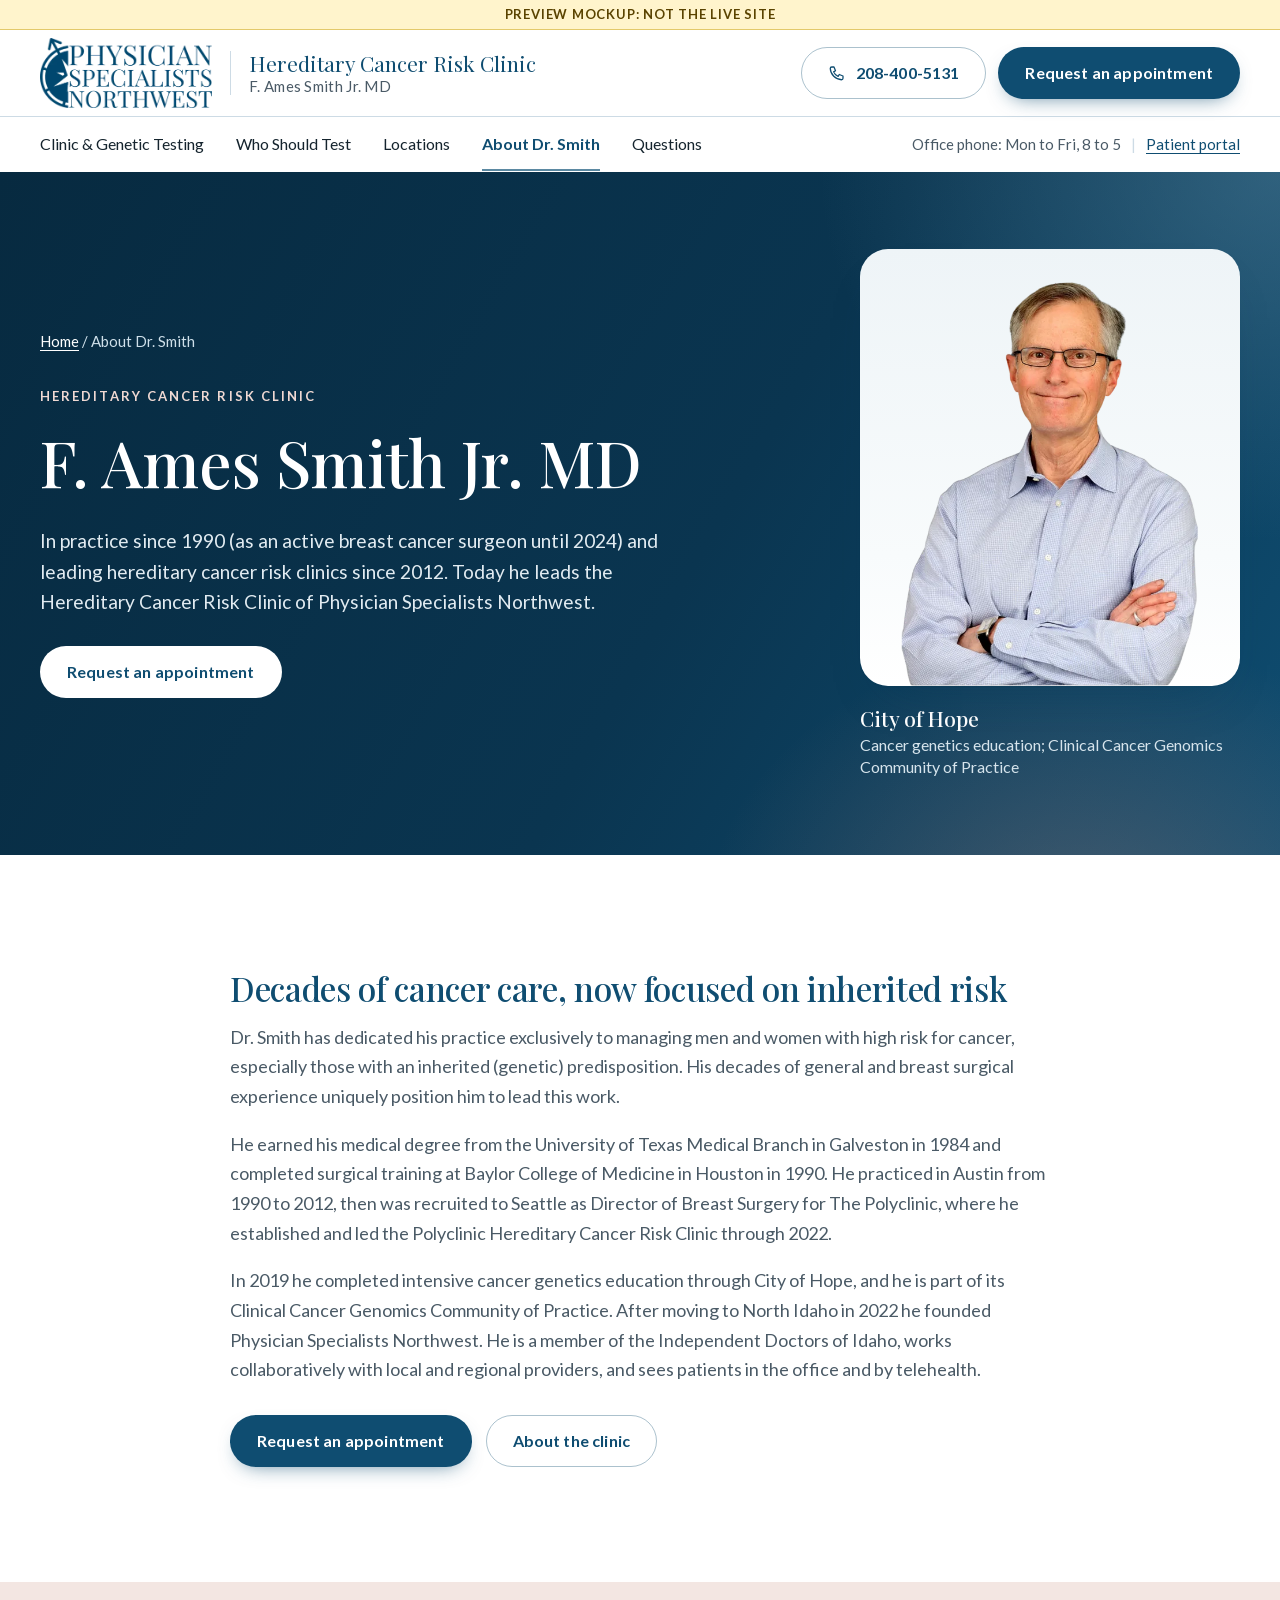
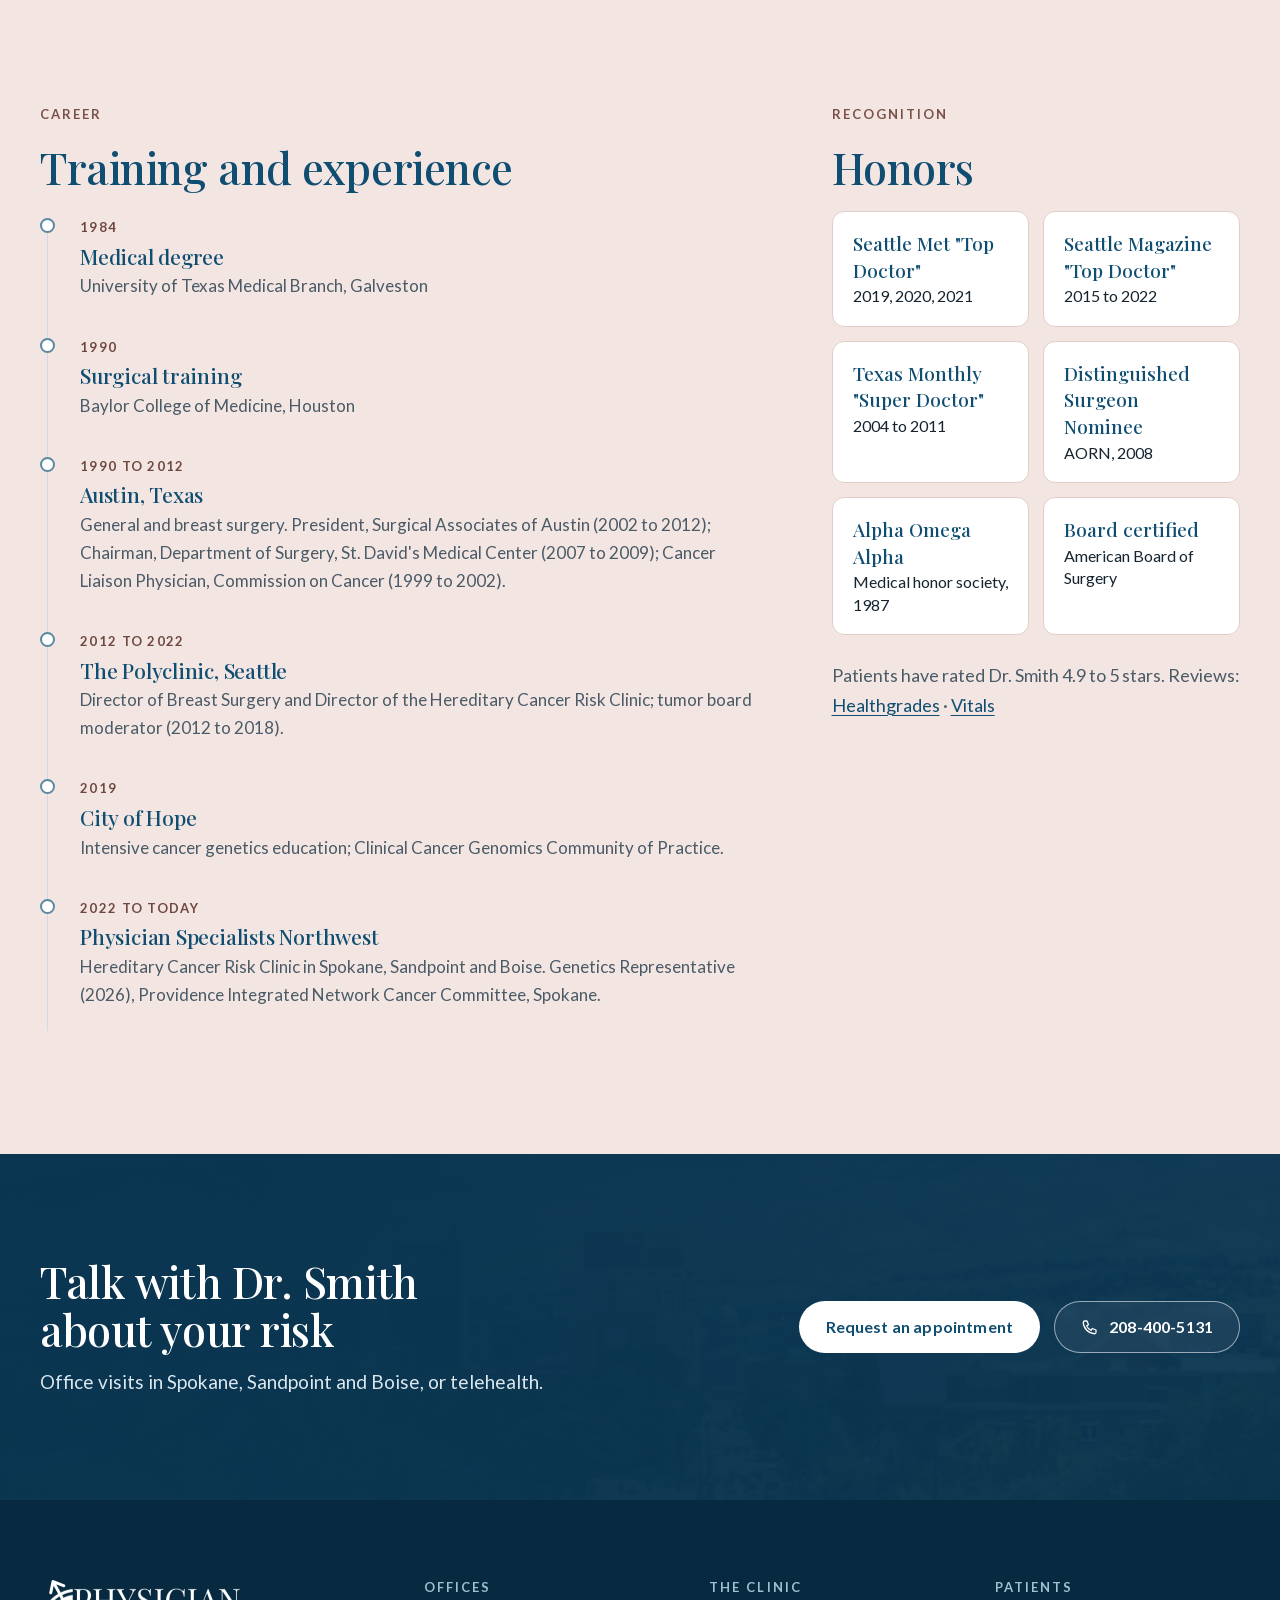
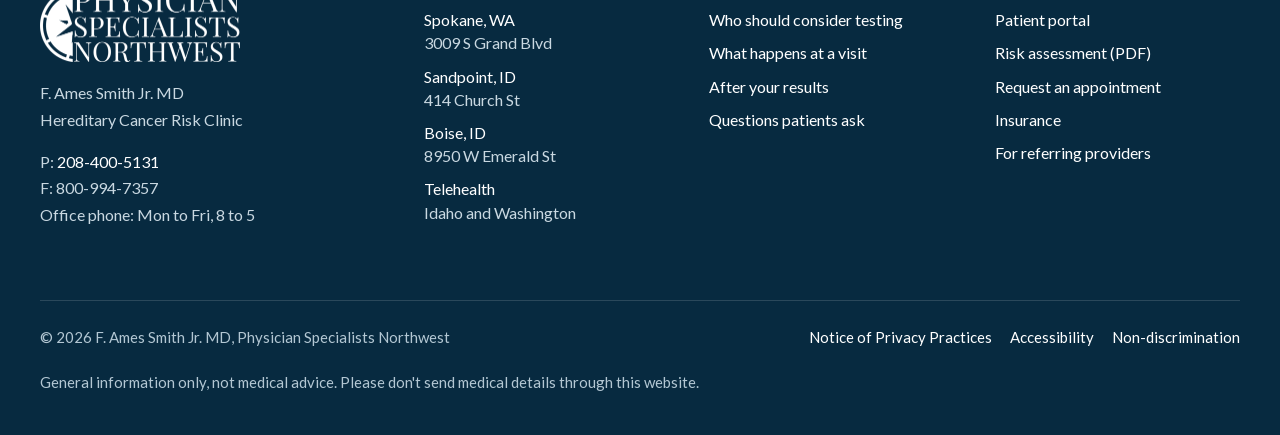
==== commit 4fc131d1: "PSNW preview: Dr. Smith's edits (ADDED 9): bio, PALB2, polyposis, counseling, lab cost estimate, Dra" ====
--- a/psnw/about.html
+++ b/psnw/about.html
@@ -16,7 +16,7 @@
 <link rel="icon" href="assets/img/favicon.png" type="image/png">
 <script>addEventListener('pagereveal',function(e){document.documentElement.dataset.vt=e.viewTransition?'1':'0'})</script>
 <script type="speculationrules">{"prerender": [{"where": {"and": [{"selector_matches": "a[href$='.html'], a[href*='.html?'], a[href*='.html#']"}, {"not": {"selector_matches": "a[href^='http'], a[href^='tel:'], a[target]"}}]}, "eagerness": "moderate"}]}</script>
-<link rel="stylesheet" href="assets/css/site.css?v=4b7cbd7a">
+<link rel="stylesheet" href="assets/css/site.css?v=23aa0618">
 <script type="application/ld+json">{"@context": "https://schema.org", "@graph": [{"@type": "Physician", "@id": "https://physicianspecialistsnw.com/#dr-smith", "name": "F. Ames Smith Jr., MD", "medicalSpecialty": ["Genetic", "Oncologic"], "telephone": "+1-208-400-5131", "url": "https://physicianspecialistsnw.com/about", "image": "https://physicianspecialistsnw.com/assets/img/dr-smith-700.webp", "alumniOf": [{"@type": "CollegeOrUniversity", "name": "University of Texas Medical Branch at Galveston"}, {"@type": "CollegeOrUniversity", "name": "Baylor College of Medicine"}], "sameAs": ["https://www.healthgrades.com/physician/dr-floyd-smith-yjs8w", "https://doximity.com/pub/floyd-smith-md-17cbc64e", "https://linkedin.com/in/f-ames-smith-jr-md-5452a832", "https://independentdocsid.com/f-ames-smith-jr-md"]}]}</script>
 </head><body>
 <a class="skip" href="#main">Skip to content</a>
@@ -35,7 +35,7 @@
 <main id="main">
 <section class="page-hero has-aside"><div class="wrap"><div class="ph-text">
   <p class="crumbs"><a href="index.html">Home</a> / About Dr. Smith</p><p class="eyebrow">Hereditary Cancer Risk Clinic</p>
-  <h1>F. Ames Smith Jr. MD</h1><p class="lede">In practice since 1990, and leading hereditary cancer risk clinics since 2012. Today he leads the Hereditary Cancer Risk Clinic of Physician Specialists Northwest.</p><div class="hero-actions"><a class="btn btn-primary" href="request.html">Request an appointment</a></div></div><figure class="ph-portrait"><div class="portrait"><img src="assets/img/dr-smith-700.webp" srcset="assets/img/dr-smith-700.webp 514w, assets/img/dr-smith-1100.webp 807w" sizes="(max-width: 1024px) 60vw, 380px" width="807" height="1100" alt="Dr. F. Ames Smith Jr." fetchpriority="high"></div><p class="badge"><b>City of Hope</b>Cancer genetics education; Clinical Cancer Genomics Community of Practice</p></figure></div></section>
+  <h1>F. Ames Smith Jr. MD</h1><p class="lede">In practice since 1990 (as an active breast cancer surgeon until 2024) and leading hereditary cancer risk clinics since 2012. Today he leads the Hereditary Cancer Risk Clinic of Physician Specialists Northwest.</p><div class="hero-actions"><a class="btn btn-primary" href="request.html">Request an appointment</a></div></div><figure class="ph-portrait"><div class="portrait"><img src="assets/img/dr-smith-700.webp" srcset="assets/img/dr-smith-700.webp 514w, assets/img/dr-smith-1100.webp 807w" sizes="(max-width: 1024px) 60vw, 380px" width="807" height="1100" alt="Dr. F. Ames Smith Jr." fetchpriority="high"></div><p class="badge"><b>City of Hope</b>Cancer genetics education; Clinical Cancer Genomics Community of Practice</p></figure></div></section>
 <section class="section"><div class="narrow">
   <div class="reveal d1 prose">
     <h2>Decades of cancer care, now focused on inherited risk</h2>
--- a/psnw/assets/css/site.css
+++ b/psnw/assets/css/site.css
@@ -816,3 +816,12 @@
   @view-transition { navigation: none; }
   ::view-transition-group(*), ::view-transition-old(*), ::view-transition-new(*) { animation: none !important; }
 }
+
+/* Legal documents (Dr. Smith's notices) */
+.legal-doc + section, section + .legal-doc { margin-top: 64px; padding-top: 48px; border-top: 1px solid var(--line); }
+.legal-doc h3 { font-family: var(--sans); font-size: 18px; font-weight: 700; color: var(--navy); margin: 1.6em 0 .4em; }
+.legal-doc .caps { font-weight: 700; color: var(--ink); letter-spacing: .02em; }
+.legal-doc .doc-dl { margin: 0 0 22px; }
+.legal-doc ul.dash { list-style: none; padding-left: 0; }
+.legal-doc ul.dash li { position: relative; padding-left: 22px; margin-bottom: 10px; }
+.legal-doc ul.dash li::before { content: "\2013"; position: absolute; left: 0; color: var(--sky-text); }
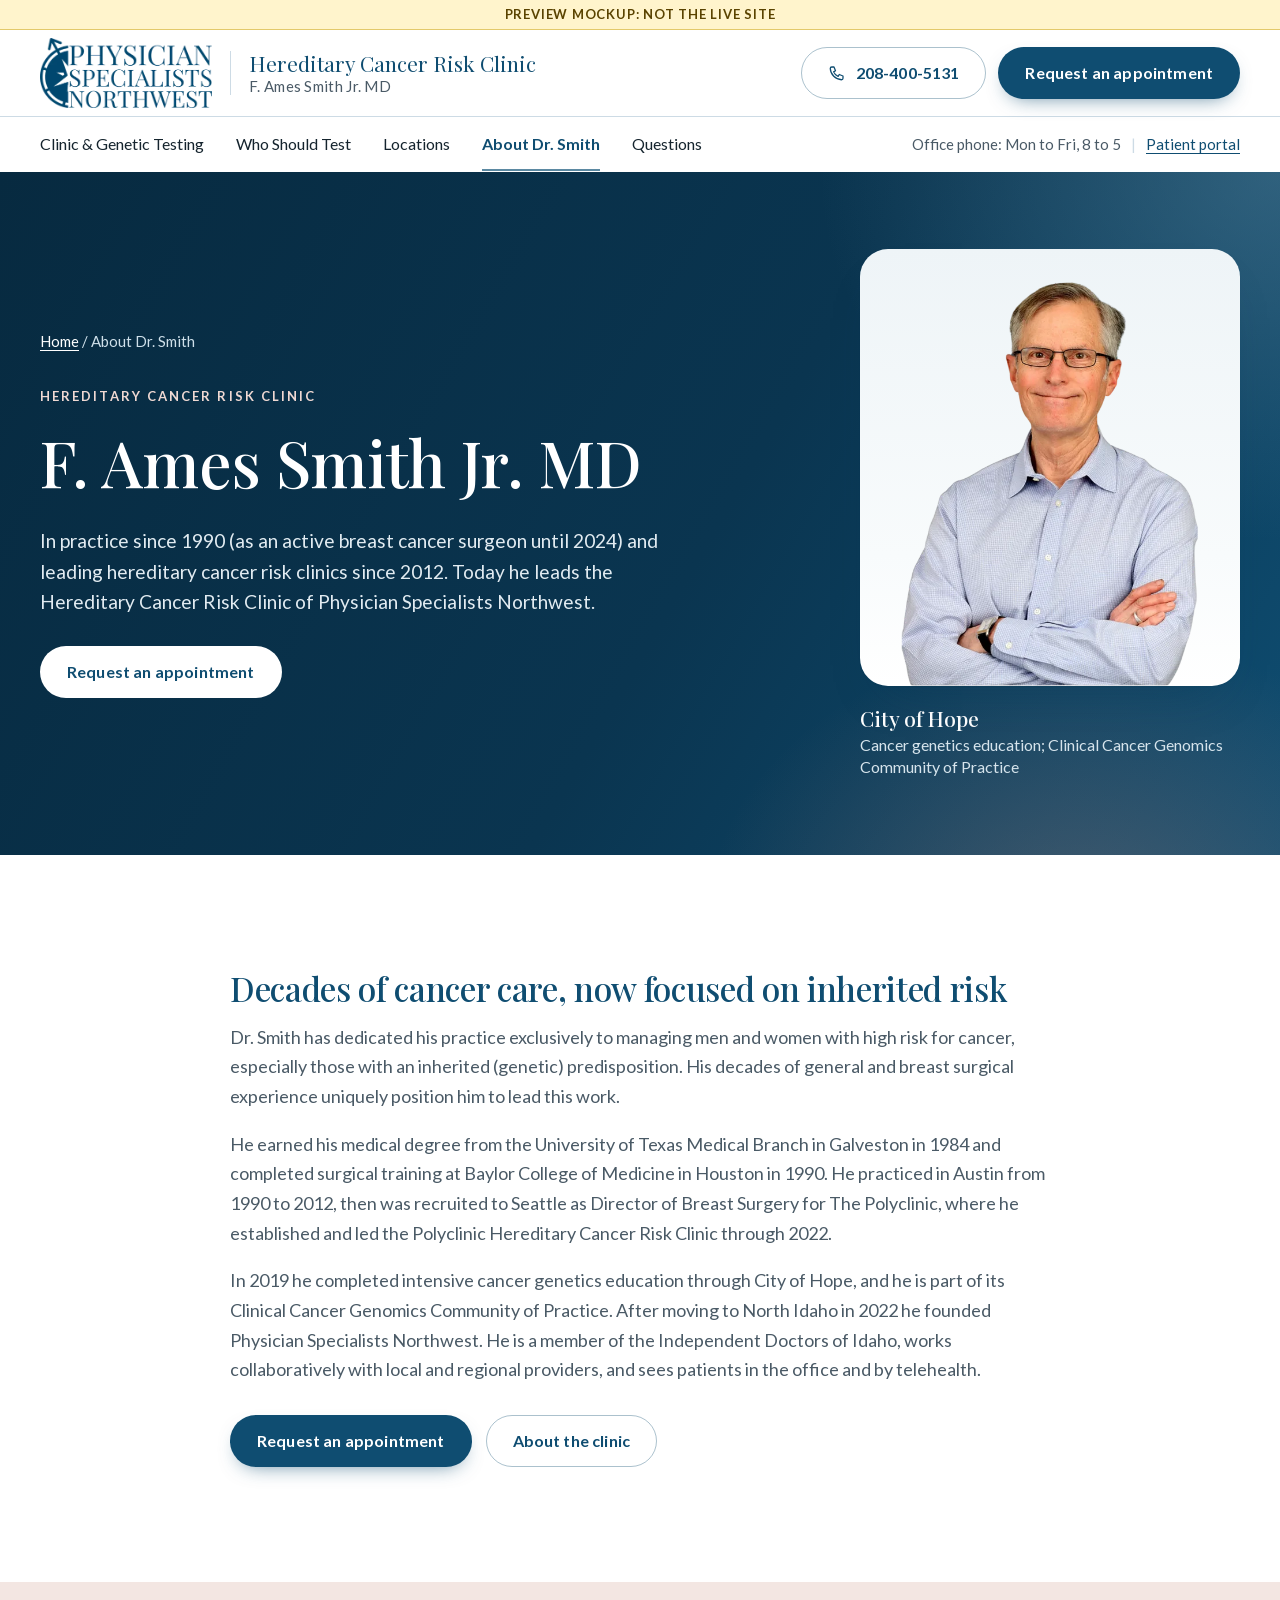
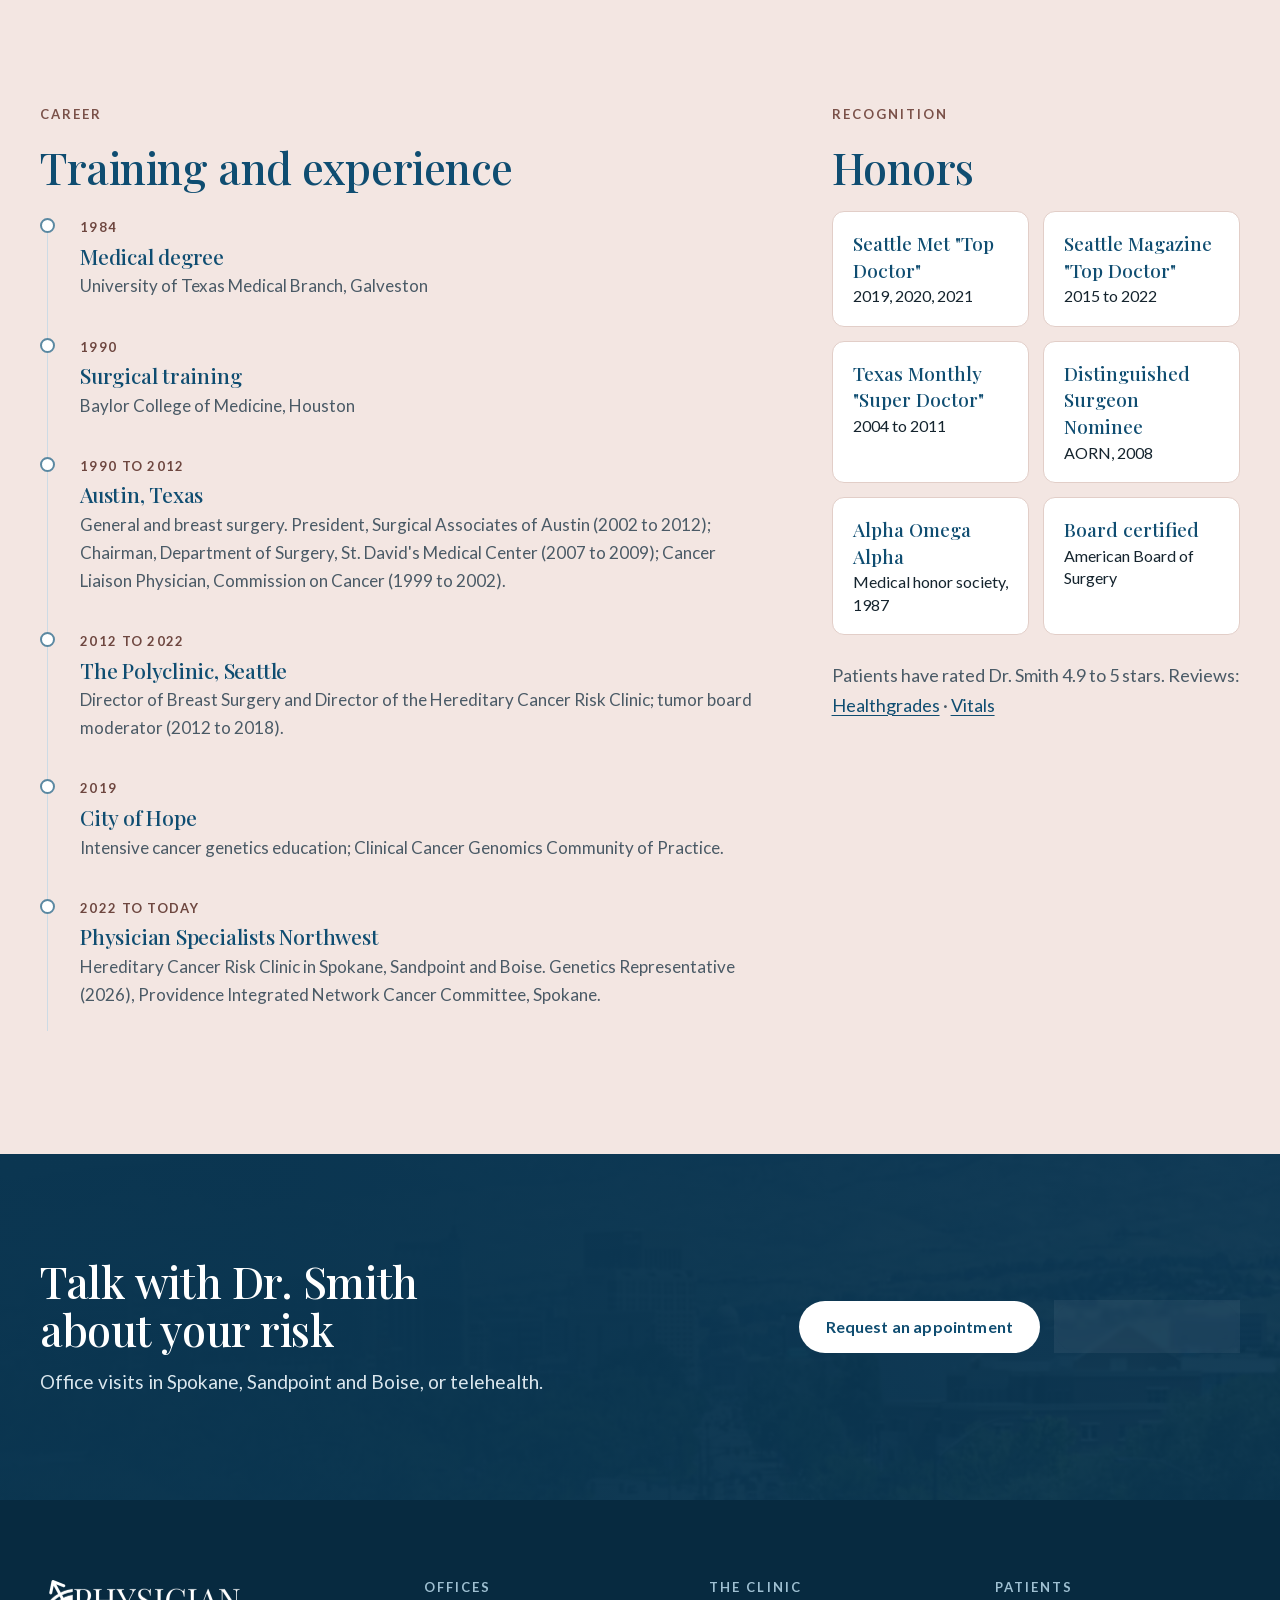
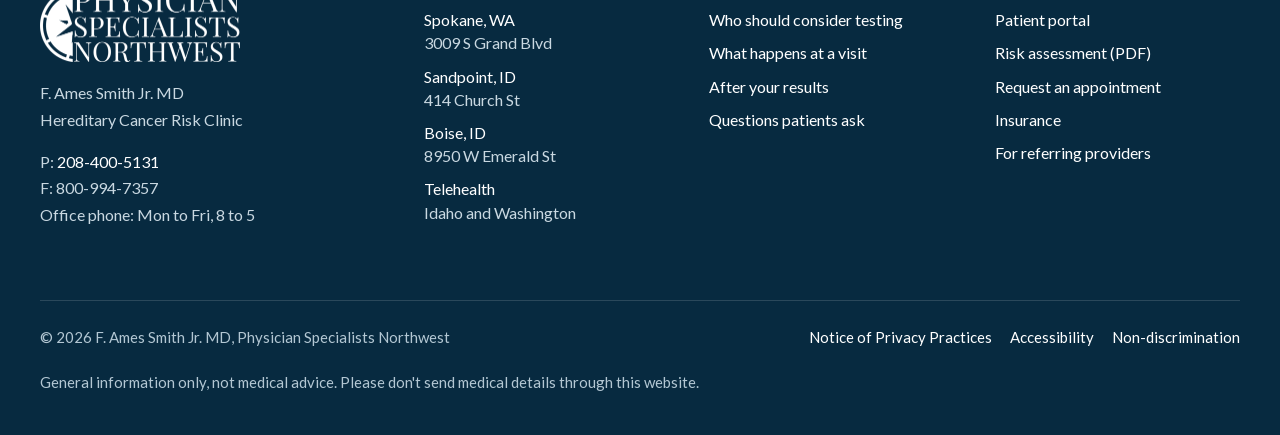
==== commit 93ee7cc5: "PSNW: include full exact office hours and travel caveat in home office bar" ====
--- a/psnw/about.html
+++ b/psnw/about.html
@@ -16,8 +16,8 @@
 <link rel="icon" href="assets/img/favicon.png" type="image/png">
 <script>addEventListener('pagereveal',function(e){document.documentElement.dataset.vt=e.viewTransition?'1':'0'})</script>
 <script type="speculationrules">{"prerender": [{"where": {"and": [{"selector_matches": "a[href$='.html'], a[href*='.html?'], a[href*='.html#']"}, {"not": {"selector_matches": "a[href^='http'], a[href^='tel:'], a[target]"}}]}, "eagerness": "moderate"}]}</script>
-<link rel="stylesheet" href="assets/css/site.css?v=23aa0618">
-<script type="application/ld+json">{"@context": "https://schema.org", "@graph": [{"@type": "Physician", "@id": "https://physicianspecialistsnw.com/#dr-smith", "name": "F. Ames Smith Jr., MD", "medicalSpecialty": ["Genetic", "Oncologic"], "telephone": "+1-208-400-5131", "url": "https://physicianspecialistsnw.com/about", "image": "https://physicianspecialistsnw.com/assets/img/dr-smith-700.webp", "alumniOf": [{"@type": "CollegeOrUniversity", "name": "University of Texas Medical Branch at Galveston"}, {"@type": "CollegeOrUniversity", "name": "Baylor College of Medicine"}], "sameAs": ["https://www.healthgrades.com/physician/dr-floyd-smith-yjs8w", "https://doximity.com/pub/floyd-smith-md-17cbc64e", "https://linkedin.com/in/f-ames-smith-jr-md-5452a832", "https://independentdocsid.com/f-ames-smith-jr-md"]}]}</script>
+<link rel="stylesheet" href="assets/css/site.css?v=30b60d39">
+<script type="application/ld+json">{"@context": "https://schema.org", "@graph": [{"@type": "Physician", "@id": "https://physicianspecialistsnw.com/#dr-smith", "name": "F. Ames Smith Jr., MD", "medicalSpecialty": ["Genetic", "Oncologic"], "telephone": "+1-208-400-5131", "url": "https://physicianspecialistsnw.com/about", "image": "https://physicianspecialistsnw.com/assets/img/dr-smith-700.webp", "alumniOf": [{"@type": "CollegeOrUniversity", "name": "University of Texas Medical Branch at Galveston"}, {"@type": "CollegeOrUniversity", "name": "Baylor College of Medicine"}], "sameAs": ["https://www.healthgrades.com/physician/dr-floyd-smith-yjs8w", "https://doximity.com/pub/floyd-smith-md-17cbc64e", "https://linkedin.com/in/f-ames-smith-jr-md-5452a832", "https://independentdocsid.com/f-ames-smith-jr-md"], "hasCredential": [{"@type": "EducationalOccupationalCredential", "credentialCategory": "degree", "name": "Doctor of Medicine (MD)", "recognizedBy": {"@type": "CollegeOrUniversity", "name": "University of Texas Medical Branch at Galveston"}}, {"@type": "EducationalOccupationalCredential", "credentialCategory": "Board certification", "name": "Board certified, American Board of Surgery", "recognizedBy": {"@type": "Organization", "name": "American Board of Surgery"}}], "worksFor": {"@id": "https://physicianspecialistsnw.com/#org"}}, {"@type": "MedicalOrganization", "@id": "https://physicianspecialistsnw.com/#org", "name": "Physician Specialists Northwest", "url": "https://physicianspecialistsnw.com/", "logo": "https://assets.cdn.filesafe.space/t2vMjWB3c8cz5rl9CGtm/media/6ad335c3cd7225ed37a53813.webp", "telephone": "+1-208-400-5131", "faxNumber": "+1-800-994-7357"}]}</script>
 </head><body>
 <a class="skip" href="#main">Skip to content</a>
 <aside class="mock-strip" aria-label="Preview notice">Preview mockup: not the live site</aside>
@@ -75,5 +75,5 @@
 <div><h3>Patients</h3><ul><li><a href="https://pp-wfe-999.advancedmd.com/157589/account/logon">Patient portal</a></li><li><a href="https://assets.cdn.filesafe.space/t2vMjWB3c8cz5rl9CGtm/media/6a6a5ecaeb781ab262b38d50.pdf">Risk assessment (PDF)</a></li><li><a href="request.html">Request an appointment</a></li><li><a href="faq.html#insurance">Insurance</a></li><li><a href="clinic.html#referrals">For referring providers</a></li></ul></div>
 </div><div class="legal"><span>&copy; 2026 F. Ames Smith Jr. MD, Physician Specialists Northwest</span><span class="legal-links"><a href="legal.html#privacy">Notice of Privacy Practices</a><a href="legal.html#accessibility">Accessibility</a><a href="legal.html#nondiscrimination">Non-discrimination</a></span><span>General information only, not medical advice. Please don't send medical details through this website.</span></div></div></footer>
 <nav class="action-bar" aria-label="Quick actions"><a class="btn btn-outline" href="tel:+12084005131"><svg class="" viewBox="0 0 24 24" fill="none" stroke="currentColor" stroke-width="1.7" stroke-linecap="round" stroke-linejoin="round" aria-hidden="true"><path d="M5 4h3l2 5-2.5 1.5a11 11 0 0 0 6 6L15 14l5 2v3a2 2 0 0 1-2 2A16 16 0 0 1 3 6a2 2 0 0 1 2-2"/></svg>Call</a><a class="btn btn-primary" href="request.html">Request an appointment</a></nav>
-<script src="assets/js/site.js?v=ef774041" defer></script>
+<script src="assets/js/site.js?v=d247cc7e" defer></script>
 </body></html>
--- a/psnw/assets/css/site.css
+++ b/psnw/assets/css/site.css
@@ -825,3 +825,17 @@
 .legal-doc ul.dash { list-style: none; padding-left: 0; }
 .legal-doc ul.dash li { position: relative; padding-left: 22px; margin-bottom: 10px; }
 .legal-doc ul.dash li::before { content: "\2013"; position: absolute; left: 0; color: var(--sky-text); }
+
+.page-hero .reviewed a { color: inherit; text-decoration: underline; text-underline-offset: 3px; }
+
+/* Office schedule (Dr. Smith's words, Nov 23 2026) */
+.dock-days { display: block; margin-top: 2px; font-size: 13px; color: var(--sky-text); font-weight: 700; }
+.sched { background: #fff; border: 1px solid var(--line); border-left: 4px solid var(--sky-text); border-radius: var(--radius); padding: clamp(22px, 3vw, 32px) clamp(24px, 3.5vw, 40px); box-shadow: var(--shadow); }
+.sched h2 { font-size: clamp(22px, 2vw, 28px); margin: 0 0 10px; }
+.sched ul { margin: 0 0 10px; padding-left: 1.2em; font-size: 18px; line-height: 1.6; color: var(--ink); }
+.sched p { margin: 0; color: var(--muted); font-size: 16px; }
+.office .facts b.days { display: block; color: var(--ink); font-weight: 700; margin-bottom: 2px; }
+.hero-dock .dock-item { align-self: stretch; }
+.dock-note { grid-column: 1 / -1; margin: 0; padding: 10px 20px 6px; border-top: 1px solid var(--line); font-size: 13px; line-height: 1.5; color: var(--muted); }
+@media (min-width: 1025px) { .hero-b .hero-inner { padding-bottom: 310px; } }
+@media (max-width: 1024px) { .dock-note { margin-top: 8px; } }
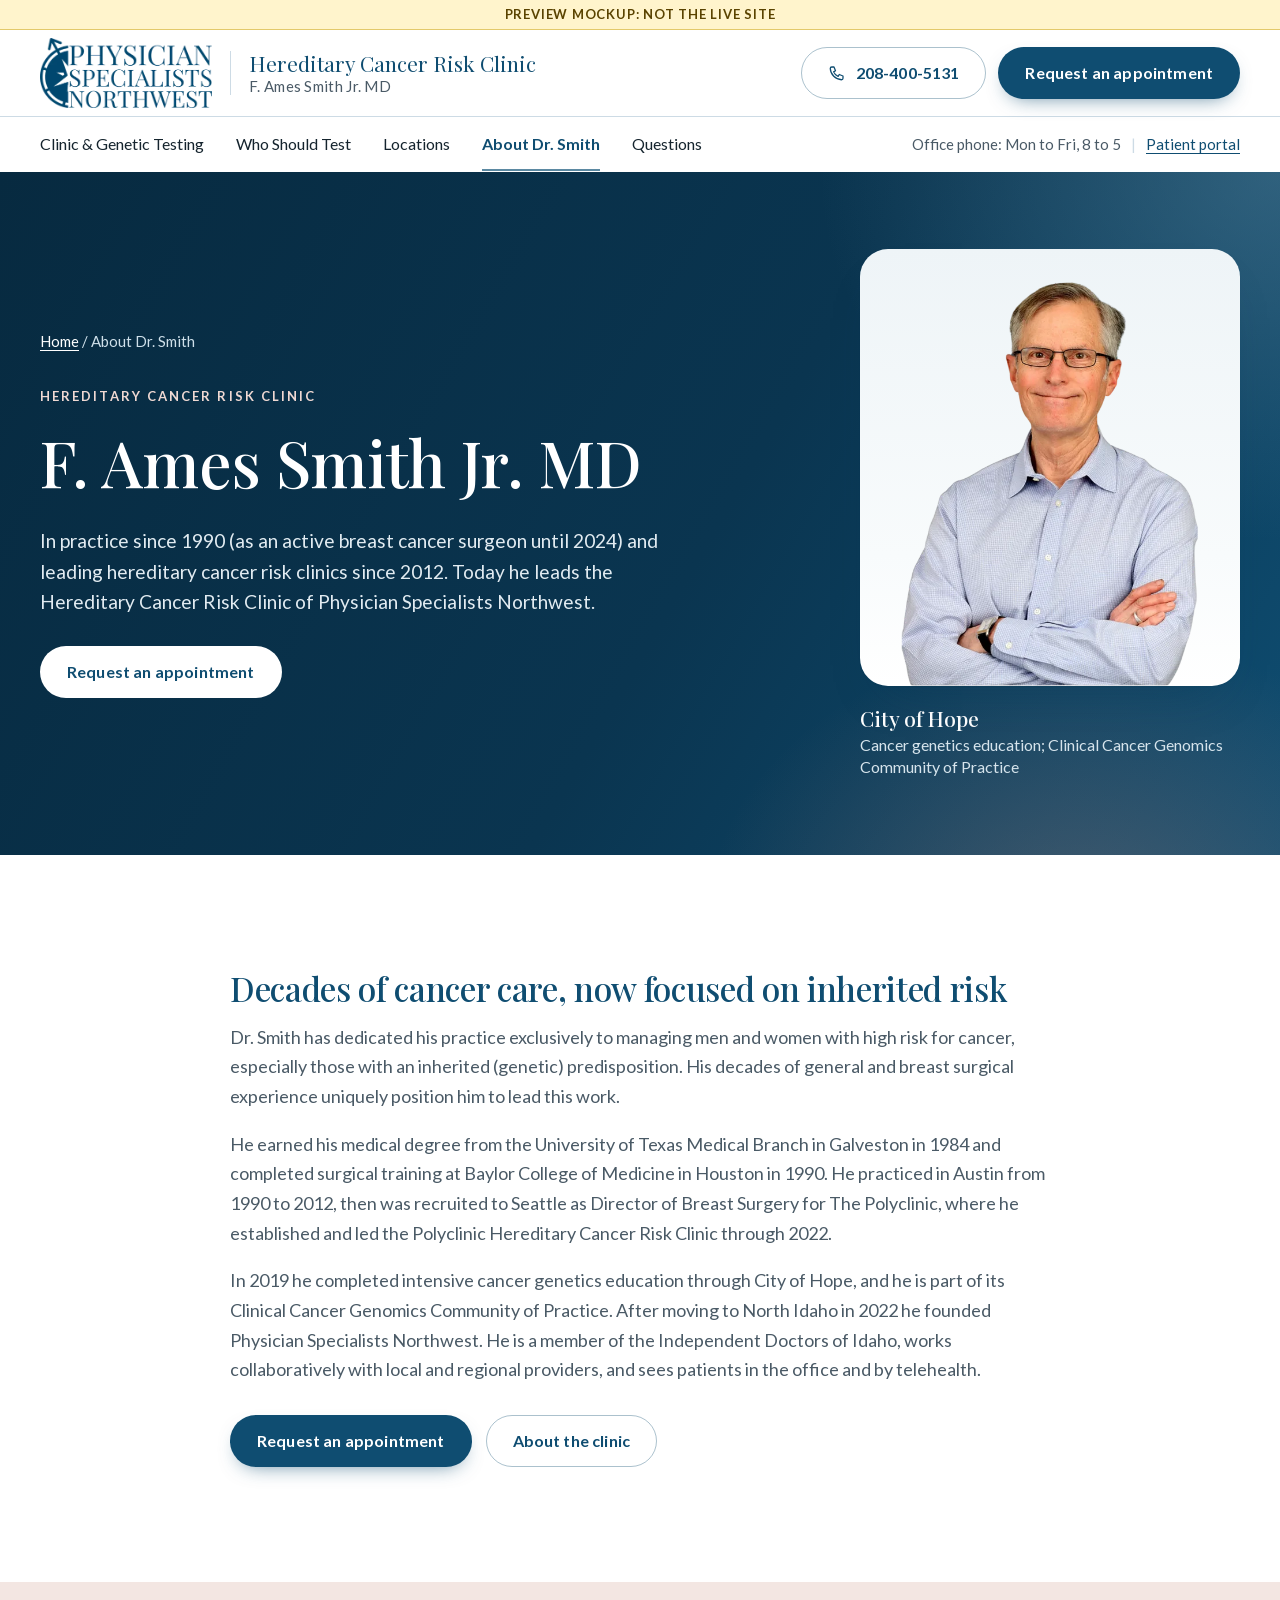
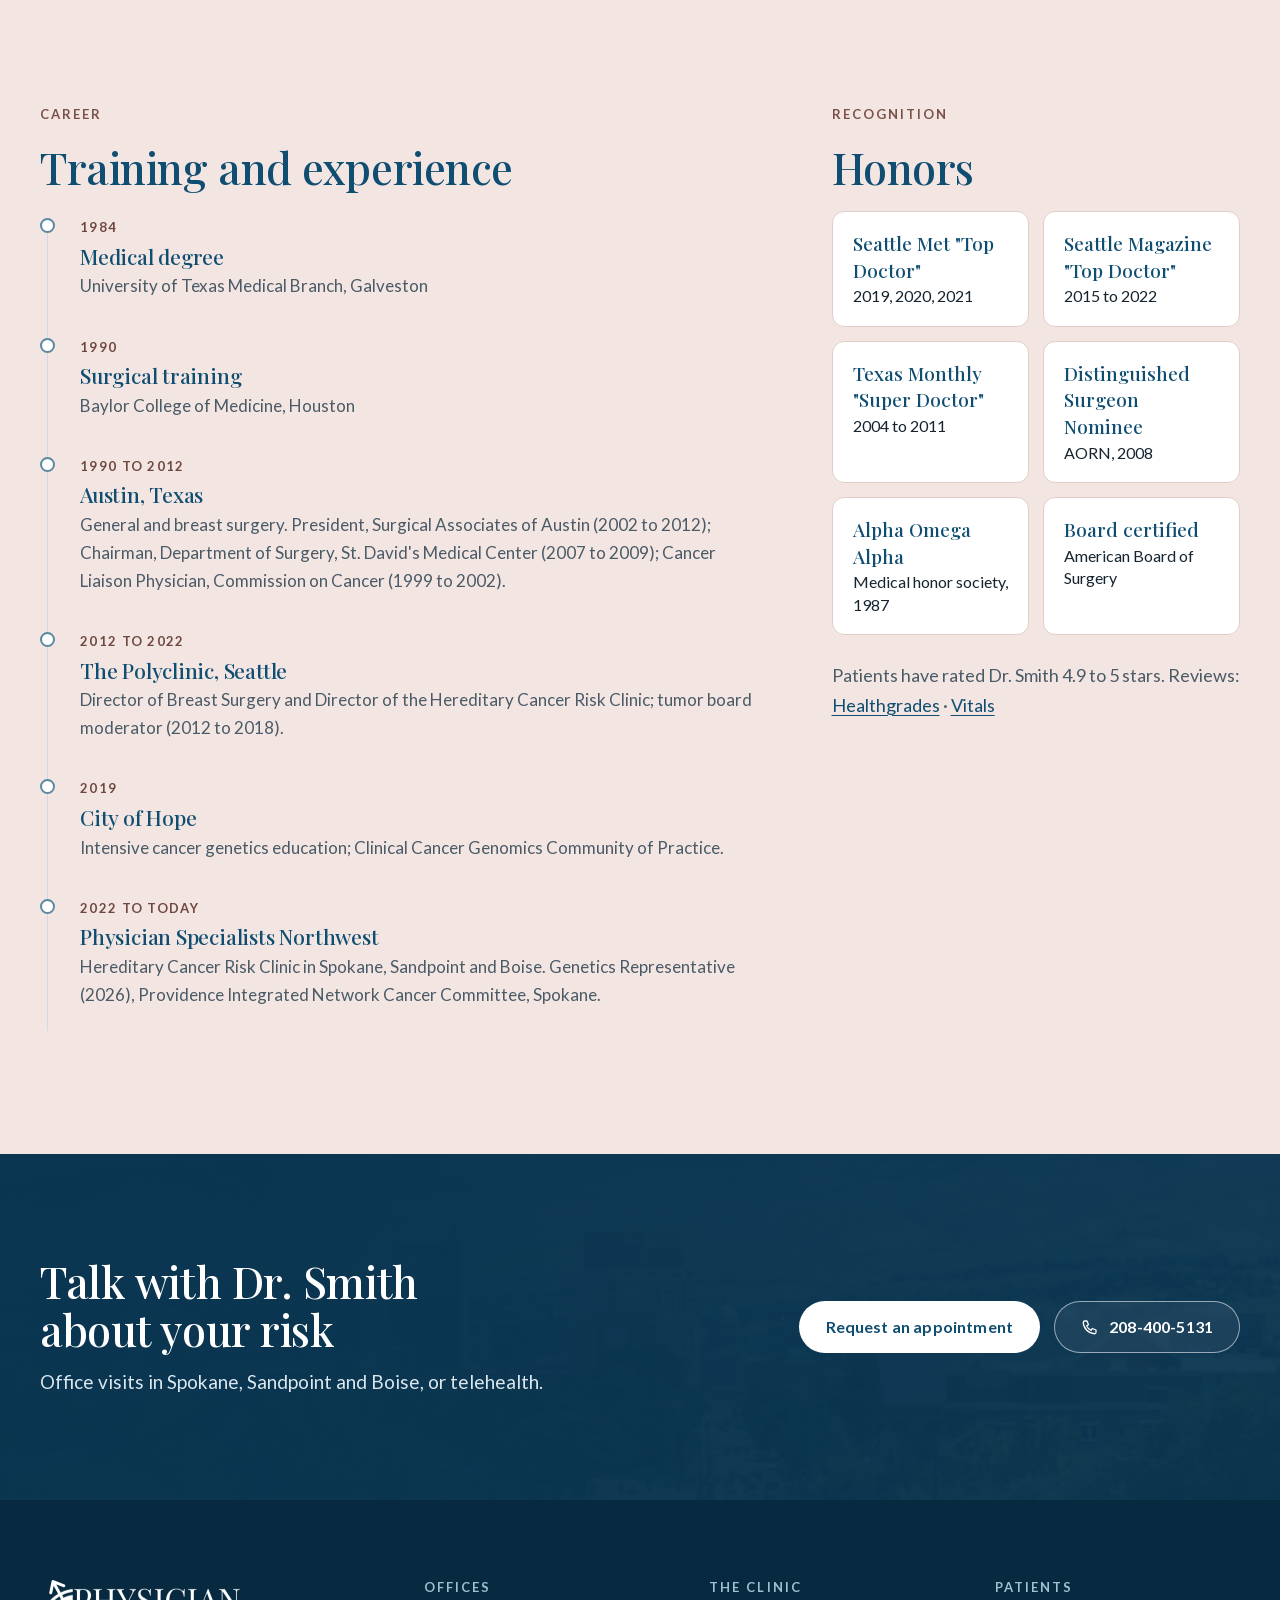
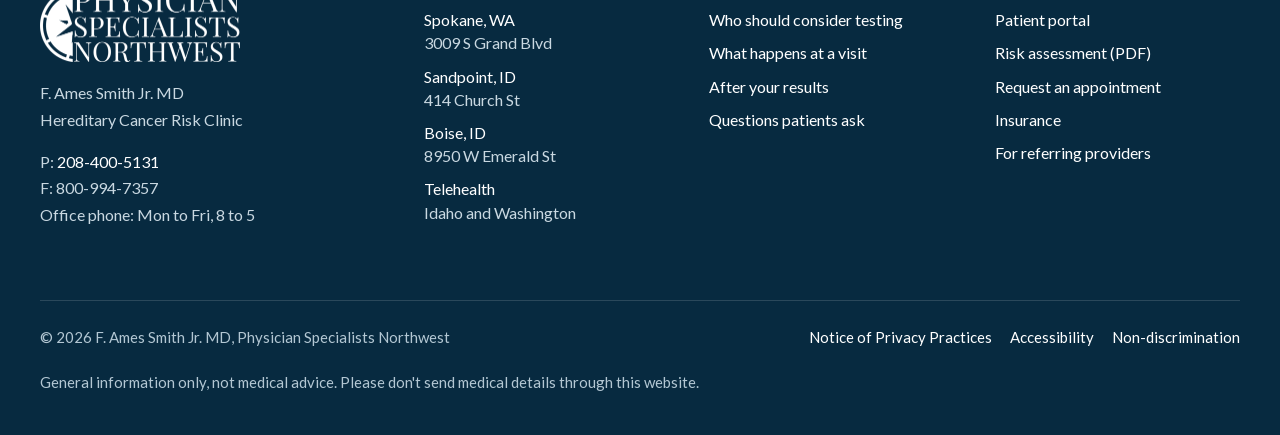
==== commit 159b80fb: "fix(psnw): retain visible doctor name in logo link accessible name" ====
--- a/psnw/about.html
+++ b/psnw/about.html
@@ -22,7 +22,7 @@
 <a class="skip" href="#main">Skip to content</a>
 <aside class="mock-strip" aria-label="Preview notice">Preview mockup: not the live site</aside>
 <header class="site-top"><div class="site-header"><div class="wrap">
-<a class="brand" href="index.html" aria-label="Hereditary Cancer Risk Clinic, Physician Specialists Northwest, home"><img src="assets/img/logo-navy-400.webp" width="400" height="166" alt=""><span class="lockup"><img class="mini-mark" src="assets/img/mark-96.webp" width="28" height="28" alt=""><b>Hereditary Cancer Risk Clinic</b><span>F. Ames Smith Jr. MD</span></span></a>
+<a class="brand" href="index.html"><img src="assets/img/logo-navy-400.webp" width="400" height="166" alt=""><span class="lockup"><img class="mini-mark" src="assets/img/mark-96.webp" width="28" height="28" alt=""><b>Hereditary Cancer Risk Clinic</b><span>F. Ames Smith Jr. MD</span></span></a>
 <div class="header-cta"><a class="btn btn-outline" href="tel:+12084005131"><svg class="" viewBox="0 0 24 24" fill="none" stroke="currentColor" stroke-width="1.7" stroke-linecap="round" stroke-linejoin="round" aria-hidden="true"><path d="M5 4h3l2 5-2.5 1.5a11 11 0 0 0 6 6L15 14l5 2v3a2 2 0 0 1-2 2A16 16 0 0 1 3 6a2 2 0 0 1 2-2"/></svg>208-400-5131</a><a class="btn btn-primary" href="request.html">Request an appointment</a></div>
 <button class="menu-toggle" type="button" aria-expanded="false" aria-controls="mobile-nav"><svg class="i-open" viewBox="0 0 24 24" fill="none" stroke="currentColor" stroke-width="1.7" stroke-linecap="round" stroke-linejoin="round" aria-hidden="true"><path d="M4 7h16M4 12h16M4 17h16"/></svg><svg class="i-close" viewBox="0 0 24 24" fill="none" stroke="currentColor" stroke-width="1.7" stroke-linecap="round" stroke-linejoin="round" aria-hidden="true"><path d="M6 6l12 12M18 6 6 18"/></svg><span class="label">Menu</span></button>
 </div>
